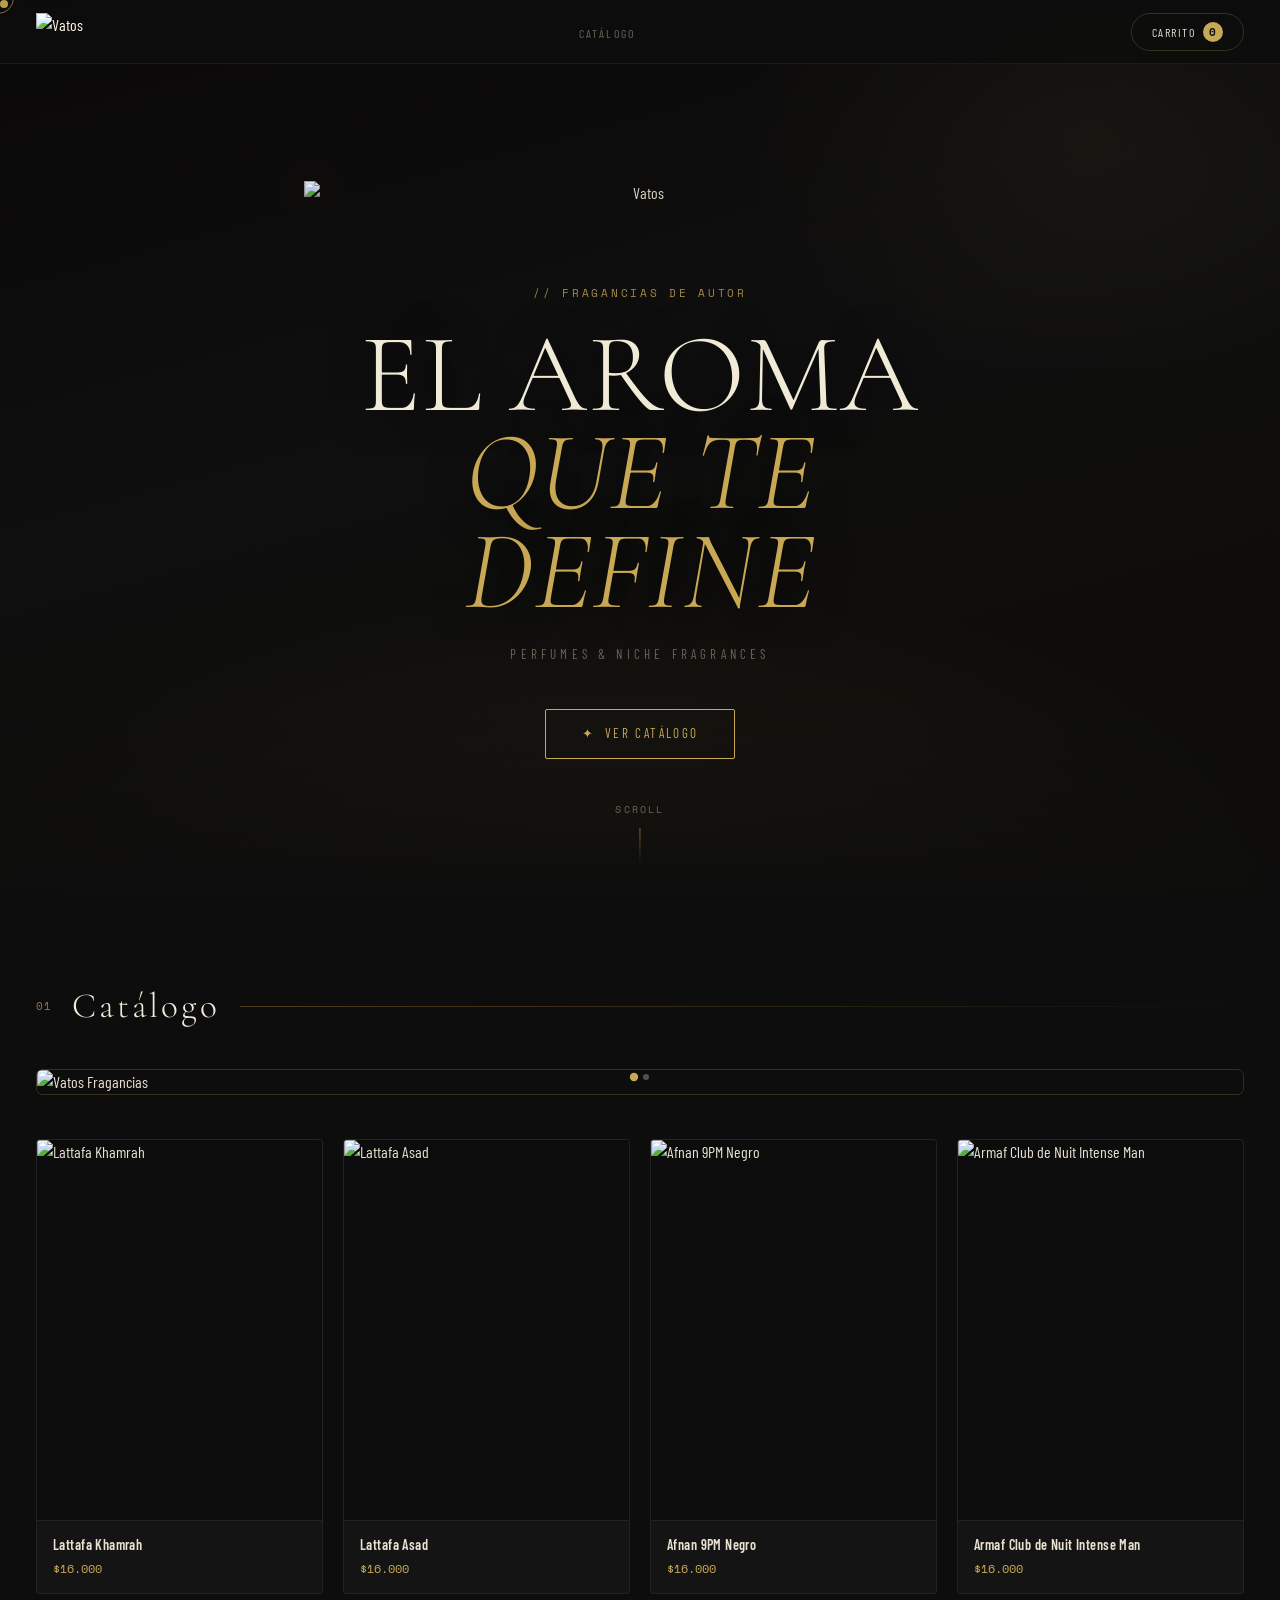
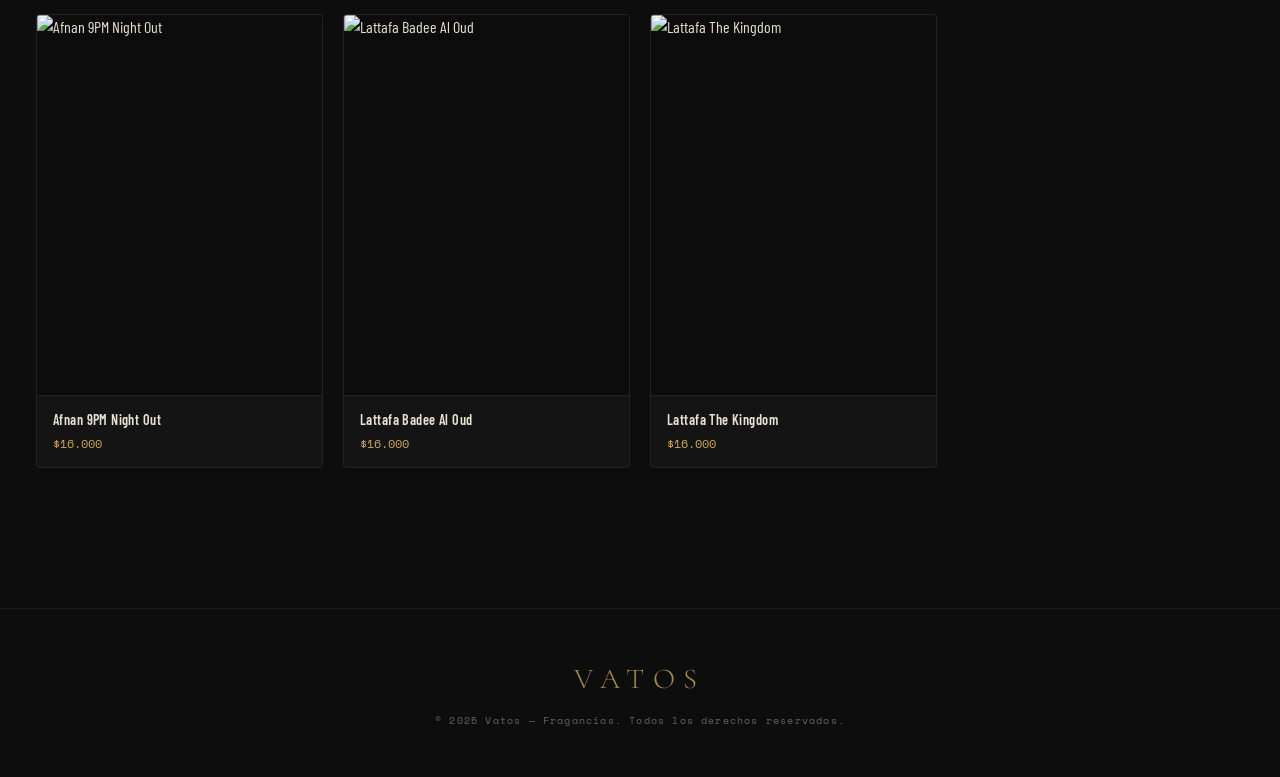
==== index.html @ b3c433bf "refactor: transform site to luxury perfume shop - Remove all barbershop sections (La Casa, El Equipo" ====
<!DOCTYPE html>
<html lang="es">
<head>
  <meta charset="UTF-8">
  <meta name="viewport" content="width=device-width, initial-scale=1.0">
  <title>VATOS — Fragancias</title>
  <link rel="icon" type="image/png" href="img/brand/logosinfondo.png">
  <link href="https://fonts.googleapis.com/css2?family=Cormorant+Garamond:ital,wght@0,300;0,400;0,600;1,300;1,400&family=Barlow+Condensed:wght@300;400;600;700&family=Space+Mono:wght@400;700&display=swap" rel="stylesheet">
  <link rel="stylesheet" href="styles.css">
</head>
<body>

  <div class="cursor" id="cursor"></div>
  <div class="cursor-ring" id="cursorRing"></div>

  <!-- OVERLAY -->
  <div class="overlay" id="overlay" onclick="closeCart()"></div>

  <!-- CARRITO SIDEBAR -->
  <div class="cart-sidebar" id="cartSidebar">
    <div class="cart-header">
      <h2>Tu Pedido</h2>
      <button class="close-cart" onclick="closeCart()">✕</button>
    </div>
    <div class="cart-items" id="cartItems">
      <div class="cart-empty">
        CARRITO VACÍO<br><br>
        <span>// AGREGÁ FRAGANCIAS</span>
      </div>
    </div>
    <div class="cart-footer">
      <div class="cart-total">
        <span class="cart-total-label">Total</span>
        <span class="cart-total-amount" id="cartTotal">$0</span>
      </div>
      <button class="wpp-btn" onclick="sendToWhatsApp()">
        <svg class="wpp-icon" viewBox="0 0 24 24" fill="currentColor">
          <path d="M17.472 14.382c-.297-.149-1.758-.867-2.03-.967-.273-.099-.471-.148-.67.15-.197.297-.767.966-.94 1.164-.173.199-.347.223-.644.075-.297-.15-1.255-.463-2.39-1.475-.883-.788-1.48-1.761-1.653-2.059-.173-.297-.018-.458.13-.606.134-.133.298-.347.446-.52.149-.174.198-.298.298-.497.099-.198.05-.371-.025-.52-.075-.149-.669-1.612-.916-2.207-.242-.579-.487-.5-.669-.51-.173-.008-.371-.01-.57-.01-.198 0-.52.074-.792.372-.272.297-1.04 1.016-1.04 2.479 0 1.462 1.065 2.875 1.213 3.074.149.198 2.096 3.2 5.077 4.487.709.306 1.262.489 1.694.625.712.227 1.36.195 1.871.118.571-.085 1.758-.719 2.006-1.413.248-.694.248-1.289.173-1.413-.074-.124-.272-.198-.57-.347m-5.421 7.403h-.004a9.87 9.87 0 01-5.031-1.378l-.361-.214-3.741.982.998-3.648-.235-.374a9.86 9.86 0 01-1.51-5.26c.001-5.45 4.436-9.884 9.888-9.884 2.64 0 5.122 1.03 6.988 2.898a9.825 9.825 0 012.893 6.994c-.003 5.45-4.437 9.884-9.885 9.884m8.413-18.297A11.815 11.815 0 0012.05 0C5.495 0 .16 5.335.157 11.892c0 2.096.547 4.142 1.588 5.945L.057 24l6.305-1.654a11.882 11.882 0 005.683 1.448h.005c6.554 0 11.89-5.335 11.893-11.893a11.821 11.821 0 00-3.48-8.413z"/>
        </svg>
        Pedir por WhatsApp
      </button>
    </div>
  </div>

  <!-- NAVBAR -->
  <nav>
    <a href="#hero" class="logo">
      <img src="img/brand/logosinfondo.png" alt="Vatos" class="logo-img">
    </a>
    <ul class="nav-links">
      <li><a href="#catalogo">Catálogo</a></li>
    </ul>
    <button class="cart-btn" onclick="openCart()">
      <span>Carrito</span>
      <span class="cart-count" id="cartCount">0</span>
    </button>
  </nav>

  <!-- HERO -->
  <section id="hero">
    <div class="hero-bg"></div>
    <div class="hero-content">
      <img src="img/brand/logosinfondo.png" alt="Vatos" class="hero-logo">
      <div class="hero-tag">// Fragancias de autor</div>
      <h1>
        EL AROMA<br>
        <span class="h1-accent">QUE TE DEFINE</span>
      </h1>
      <p class="hero-sub">Perfumes &amp; Niche Fragrances</p>
      <a href="#catalogo" class="reservar-btn">
        <span>✦</span>
        Ver Catálogo
      </a>
    </div>
    <div class="hero-scroll">Scroll</div>
  </section>

  <!-- CATALOGO -->
  <div class="category-bar" id="catalogo">
    <div class="section-header">
      <span class="section-num">01</span>
      <h2 class="section-title">Catálogo</h2>
      <div class="section-line"></div>
    </div>

    <div class="brand-banner active" id="brandBanner">
      <div class="carousel">
        <div class="carousel-track" id="carouselTrack">
          <picture>
            <source media="(max-width: 768px)" srcset="img/brand/banners/banner1app.png">
            <img src="img/brand/banners/banner1web.png" alt="Vatos Fragancias">
          </picture>
          <picture>
            <source media="(max-width: 768px)" srcset="img/brand/banners/banner2app.png">
            <img src="img/brand/banners/banner2web.png" alt="Atomizadores 8ml">
          </picture>
        </div>
        <div class="carousel-dots" id="carouselDots">
          <span class="dot active" onclick="goToSlide(0)"></span>
          <span class="dot" onclick="goToSlide(1)"></span>
        </div>
      </div>
    </div>

    <section id="productsSection">
      <div class="products-grid" id="productsGrid"></div>
    </section>
  </div>

  <!-- FOOTER -->
  <footer>
    <div class="footer-logo">Vatos</div>
    <div class="footer-copy">© 2025 Vatos — Fragancias. Todos los derechos reservados.</div>
  </footer>

  <!-- TOAST -->
  <div class="toast" id="toast"></div>

  <!-- BARRA NAVEGACIÓN MOBILE -->
  <nav class="bottom-nav">
    <a href="#hero" class="bottom-nav-item active" id="bn-home">
      <svg viewBox="0 0 24 24" fill="none" stroke="currentColor" stroke-width="2">
        <path d="M3 9l9-7 9 7v11a2 2 0 01-2 2H5a2 2 0 01-2-2z"/>
        <polyline points="9 22 9 12 15 12 15 22"/>
      </svg>
      <span>Inicio</span>
    </a>
    <a href="#catalogo" class="bottom-nav-item" id="bn-catalogo">
      <svg viewBox="0 0 24 24" fill="none" stroke="currentColor" stroke-width="2">
        <rect x="3" y="3" width="7" height="7"/><rect x="14" y="3" width="7" height="7"/>
        <rect x="3" y="14" width="7" height="7"/><rect x="14" y="14" width="7" height="7"/>
      </svg>
      <span>Catálogo</span>
    </a>
    <button class="bottom-nav-item" onclick="openCart()" id="bn-carrito">
      <svg viewBox="0 0 24 24" fill="none" stroke="currentColor" stroke-width="2">
        <circle cx="9" cy="21" r="1"/><circle cx="20" cy="21" r="1"/>
        <path d="M1 1h4l2.68 13.39a2 2 0 002 1.61h9.72a2 2 0 001.95-1.57l1.65-8.42H6"/>
      </svg>
      <span>Carrito <span class="bn-count" id="bnCount">0</span></span>
    </button>
  </nav>

  <script src="main.js"></script>
</body>
</html>
---- styles.css ----
/* ============================================
   VATOS FRAGANCIAS — styles.css
   Luxury Perfume Aesthetic
============================================ */

/* ── ROOT / VARIABLES ─────────────────── */
:root {
  --bg:         #0d0d0d;
  --bg-2:       #111111;
  --bg-card:    #141414;
  --bg-card-2:  #1a1a1a;
  --gold:       #c9a855;
  --gold-light: #e0c47a;
  --gold-dark:  #8a6d2a;
  --gold-dim:   rgba(201, 168, 85, 0.12);
  --cream:      #f0ead6;
  --text:       #e8e0d0;
  --text-muted: #6b6357;
  --border:     rgba(201, 168, 85, 0.22);
  --border-dim: rgba(255, 255, 255, 0.06);
  --font-display: 'Cormorant Garamond', Georgia, serif;
  --font-body:    'Barlow Condensed', sans-serif;
  --font-mono:    'Space Mono', monospace;
}

/* ── RESET ────────────────────────────── */
*, *::before, *::after { box-sizing: border-box; margin: 0; padding: 0; }
html { scroll-behavior: smooth; }
body {
  background: var(--bg);
  color: var(--text);
  font-family: var(--font-body);
  font-size: 16px;
  line-height: 1.5;
  overflow-x: hidden;
  cursor: none;
}
img { display: block; max-width: 100%; }
a { text-decoration: none; color: inherit; }
button { cursor: none; font-family: inherit; border: none; background: none; }

/* ── SCROLLBAR ────────────────────────── */
::-webkit-scrollbar { width: 3px; }
::-webkit-scrollbar-track { background: var(--bg); }
::-webkit-scrollbar-thumb { background: var(--gold-dark); border-radius: 2px; }

/* ── CURSOR ───────────────────────────── */
.cursor {
  width: 8px; height: 8px;
  background: var(--gold);
  border-radius: 50%;
  position: fixed; z-index: 9999;
  pointer-events: none;
  transition: transform 0.15s ease;
  mix-blend-mode: difference;
}
.cursor-ring {
  width: 32px; height: 32px;
  border: 1px solid rgba(201,168,85,0.6);
  border-radius: 50%;
  position: fixed; z-index: 9998;
  pointer-events: none;
  transition: transform 0.15s ease;
}

/* ── OVERLAY ──────────────────────────── */
.overlay {
  display: none;
  position: fixed; inset: 0;
  background: rgba(0,0,0,0.75);
  z-index: 200;
  backdrop-filter: blur(4px);
}
.overlay.active { display: block; }

/* ── CART SIDEBAR ─────────────────────── */
.cart-sidebar {
  position: fixed;
  top: 0; right: -440px;
  width: min(420px, 100vw);
  height: 100vh;
  background: var(--bg-2);
  border-left: 1px solid var(--border);
  z-index: 300;
  display: flex; flex-direction: column;
  transition: right 0.35s cubic-bezier(0.4, 0, 0.2, 1);
}
.cart-sidebar.open { right: 0; }

.cart-header {
  display: flex; justify-content: space-between; align-items: center;
  padding: 24px 28px;
  border-bottom: 1px solid var(--border);
}
.cart-header h2 {
  font-family: var(--font-display);
  font-size: 1.5rem;
  font-weight: 400;
  letter-spacing: 0.06em;
  color: var(--gold);
}
.close-cart {
  color: var(--text-muted);
  font-size: 1.1rem;
  transition: color 0.2s;
  cursor: none;
  line-height: 1;
}
.close-cart:hover { color: var(--gold); }

.cart-items {
  flex: 1;
  overflow-y: auto;
  padding: 16px 28px;
}
.cart-empty {
  text-align: center;
  padding: 60px 20px;
  font-family: var(--font-mono);
  font-size: 0.72rem;
  color: var(--text-muted);
  letter-spacing: 0.12em;
  line-height: 2;
}

.cart-item {
  display: flex; gap: 14px; align-items: flex-start;
  padding: 16px 0;
  border-bottom: 1px solid var(--border-dim);
}
.cart-item-img {
  width: 60px; height: 60px;
  border-radius: 3px;
  overflow: hidden;
  background: var(--bg-card);
  flex-shrink: 0;
  border: 1px solid var(--border-dim);
}
.cart-item-img img { width: 100%; height: 100%; object-fit: cover; }
.cart-item-info { flex: 1; }
.cart-item-name {
  font-size: 0.85rem;
  font-weight: 600;
  letter-spacing: 0.03em;
  margin-bottom: 4px;
  line-height: 1.3;
}
.cart-item-price {
  font-family: var(--font-mono);
  font-size: 0.78rem;
  color: var(--gold);
  margin-bottom: 10px;
}
.qty-controls {
  display: flex; align-items: center; gap: 10px;
}
.qty-btn {
  width: 26px; height: 26px;
  border: 1px solid var(--border) !important;
  color: var(--text);
  border-radius: 50%;
  display: flex; align-items: center; justify-content: center;
  font-size: 1rem;
  line-height: 1;
  transition: border-color 0.2s, color 0.2s;
  cursor: none;
  background: none;
}
.qty-btn:hover { border-color: var(--gold) !important; color: var(--gold); }
.qty-num {
  font-family: var(--font-mono);
  font-size: 0.78rem;
  min-width: 20px;
  text-align: center;
}
.cart-item-remove {
  color: var(--text-muted);
  font-size: 0.8rem;
  transition: color 0.2s;
  padding: 4px;
  cursor: none;
  flex-shrink: 0;
}
.cart-item-remove:hover { color: #d05555; }

.cart-footer {
  padding: 20px 28px;
  border-top: 1px solid var(--border);
}
.cart-total {
  display: flex; justify-content: space-between; align-items: center;
  margin-bottom: 16px;
}
.cart-total-label {
  font-size: 0.75rem;
  letter-spacing: 0.15em;
  text-transform: uppercase;
  color: var(--text-muted);
}
.cart-total-amount {
  font-family: var(--font-mono);
  font-size: 1.1rem;
  color: var(--gold);
}
.wpp-btn {
  width: 100%;
  padding: 14px;
  background: #25D366;
  color: #fff;
  border-radius: 6px;
  font-family: var(--font-body);
  font-size: 0.95rem;
  font-weight: 700;
  letter-spacing: 0.06em;
  display: flex; align-items: center; justify-content: center; gap: 8px;
  transition: background 0.2s;
  cursor: none;
}
.wpp-btn:hover { background: #1fba58; }
.wpp-icon { width: 18px; height: 18px; flex-shrink: 0; }

/* ── NAVBAR ───────────────────────────── */
nav:not(.bottom-nav) {
  position: fixed;
  top: 0; left: 0; right: 0;
  height: 64px;
  display: flex; align-items: center;
  justify-content: space-between;
  padding: 0 36px;
  background: rgba(13,13,13,0.88);
  backdrop-filter: blur(16px);
  border-bottom: 1px solid var(--border-dim);
  z-index: 100;
}
.logo { display: flex; align-items: center; }
.logo-img { height: 38px; width: auto; object-fit: contain; filter: brightness(1.1); }

.nav-links {
  display: flex; gap: 36px;
  list-style: none;
}
.nav-links a {
  font-size: 0.75rem;
  letter-spacing: 0.18em;
  text-transform: uppercase;
  color: var(--text-muted);
  transition: color 0.2s;
}
.nav-links a:hover { color: var(--gold); }

.cart-btn {
  display: flex; align-items: center; gap: 8px;
  padding: 8px 20px;
  border: 1px solid var(--border) !important;
  border-radius: 24px;
  font-family: var(--font-body);
  font-size: 0.75rem;
  letter-spacing: 0.12em;
  text-transform: uppercase;
  color: var(--text);
  transition: border-color 0.2s, color 0.2s;
  cursor: none;
  background: none;
}
.cart-btn:hover { border-color: var(--gold) !important; color: var(--gold); }
.cart-count {
  background: var(--gold);
  color: var(--bg);
  width: 20px; height: 20px;
  border-radius: 50%;
  display: flex; align-items: center; justify-content: center;
  font-size: 0.68rem;
  font-weight: 700;
  font-family: var(--font-mono);
}

/* ── HERO ─────────────────────────────── */
#hero {
  position: relative;
  min-height: 100vh;
  display: flex; align-items: center; justify-content: center;
  overflow: hidden;
}

.hero-bg {
  position: absolute; inset: 0;
  background:
    radial-gradient(ellipse 90% 70% at 50% 110%, rgba(201,168,85,0.1) 0%, transparent 65%),
    radial-gradient(ellipse 50% 50% at 85% 15%, rgba(201,168,85,0.05) 0%, transparent 55%),
    linear-gradient(165deg, #0a0808 0%, #0f0f0f 45%, #0d0b07 100%);
}
.hero-bg::before {
  content: '';
  position: absolute; inset: 0;
  background-image:
    linear-gradient(0deg, transparent 49.8%, rgba(201,168,85,0.04) 50%, transparent 50.2%),
    linear-gradient(90deg, transparent 49.8%, rgba(201,168,85,0.03) 50%, transparent 50.2%);
  background-size: 100px 100px;
}
.hero-bg::after {
  content: '';
  position: absolute;
  bottom: 0; left: 0; right: 0;
  height: 200px;
  background: linear-gradient(to top, var(--bg), transparent);
}

.hero-content {
  position: relative; z-index: 2;
  text-align: center;
  padding: 100px 24px 60px;
  max-width: 720px;
}

.hero-logo {
  height: 68px; width: auto;
  object-fit: contain;
  margin: 0 auto 36px;
  opacity: 0.92;
  filter: drop-shadow(0 0 24px rgba(201,168,85,0.25));
}

.hero-tag {
  font-family: var(--font-mono);
  font-size: 0.68rem;
  letter-spacing: 0.25em;
  color: var(--gold);
  text-transform: uppercase;
  margin-bottom: 24px;
  opacity: 0.8;
}

#hero h1 {
  font-family: var(--font-display);
  font-size: clamp(3.5rem, 9vw, 7rem);
  font-weight: 300;
  line-height: 0.88;
  letter-spacing: 0.01em;
  color: var(--cream);
  margin-bottom: 24px;
  text-shadow: 0 2px 40px rgba(0,0,0,0.8);
}

.h1-accent {
  color: var(--gold);
  font-style: italic;
  font-weight: 300;
}

.hero-sub {
  font-family: var(--font-body);
  font-size: 0.82rem;
  letter-spacing: 0.32em;
  text-transform: uppercase;
  color: var(--text-muted);
  margin-bottom: 44px;
}

.reservar-btn {
  display: inline-flex; align-items: center; gap: 10px;
  padding: 14px 36px;
  border: 1px solid var(--gold);
  border-radius: 2px;
  font-family: var(--font-body);
  font-size: 0.82rem;
  letter-spacing: 0.18em;
  text-transform: uppercase;
  color: var(--gold);
  background: transparent;
  transition: background 0.25s, color 0.25s, box-shadow 0.25s;
  cursor: none;
  text-decoration: none;
}
.reservar-btn:hover {
  background: var(--gold);
  color: var(--bg);
  box-shadow: 0 0 30px rgba(201,168,85,0.25);
}

.hero-scroll {
  position: absolute;
  bottom: 36px; left: 50%;
  transform: translateX(-50%);
  font-family: var(--font-mono);
  font-size: 0.62rem;
  letter-spacing: 0.22em;
  color: var(--text-muted);
  text-transform: uppercase;
  animation: scrollBounce 2.5s ease-in-out infinite;
  z-index: 2;
}
.hero-scroll::after {
  content: '';
  display: block;
  width: 1px; height: 36px;
  background: linear-gradient(to bottom, var(--gold-dark), transparent);
  margin: 10px auto 0;
}
@keyframes scrollBounce {
  0%, 100% { opacity: 0.4; transform: translateX(-50%) translateY(0); }
  50% { opacity: 0.9; transform: translateX(-50%) translateY(8px); }
}

/* ── SECTION HEADER ───────────────────── */
.section-header {
  display: flex; align-items: center; gap: 20px;
  margin-bottom: 36px;
}
.section-num {
  font-family: var(--font-mono);
  font-size: 0.68rem;
  color: var(--gold);
  letter-spacing: 0.1em;
  opacity: 0.7;
}
.section-title {
  font-family: var(--font-display);
  font-size: 2.2rem;
  font-weight: 300;
  letter-spacing: 0.08em;
  color: var(--cream);
  white-space: nowrap;
}
.section-line {
  flex: 1;
  height: 1px;
  background: linear-gradient(to right, var(--gold-dark), transparent);
  opacity: 0.5;
}

/* ── CATALOG ──────────────────────────── */
.category-bar {
  padding: 80px 36px 140px;
  max-width: 1340px;
  margin: 0 auto;
}

/* ── CAROUSEL / BRAND BANNER ──────────── */
.brand-banner {
  display: none;
  margin-bottom: 44px;
  border-radius: 6px;
  overflow: hidden;
}
.brand-banner.active { display: block; }

.carousel {
  position: relative;
  overflow: hidden;
  border-radius: 6px;
  border: 1px solid var(--border);
}
.carousel-track {
  display: flex;
  transition: transform 0.55s cubic-bezier(0.4, 0, 0.2, 1);
}
.carousel-track picture {
  flex-shrink: 0;
  width: 100%;
  display: block;
}
.carousel-track img {
  width: 100%;
  height: auto;
  display: block;
  object-fit: cover;
}
.carousel-dots {
  position: absolute;
  bottom: 14px; left: 50%;
  transform: translateX(-50%);
  display: flex; gap: 6px;
  z-index: 2;
}
.dot {
  width: 6px; height: 6px;
  border-radius: 50%;
  background: rgba(255,255,255,0.28);
  border: none;
  cursor: none;
  transition: background 0.25s, transform 0.25s;
  display: block;
}
.dot.active {
  background: var(--gold);
  transform: scale(1.4);
}

/* ── PRODUCTS GRID ────────────────────── */
.products-grid {
  display: grid;
  grid-template-columns: repeat(auto-fill, minmax(230px, 1fr));
  gap: 20px;
}

.product-card {
  background: var(--bg-card);
  border: 1px solid var(--border-dim);
  border-radius: 4px;
  overflow: hidden;
  transition: border-color 0.3s, transform 0.3s, box-shadow 0.3s;
  cursor: none;
}
.product-card:hover {
  border-color: var(--border);
  transform: translateY(-4px);
  box-shadow: 0 12px 40px rgba(0,0,0,0.5), 0 0 0 1px rgba(201,168,85,0.08);
}

.product-img-wrap {
  position: relative;
  aspect-ratio: 3/4;
  overflow: hidden;
  background: #0c0c0c;
}
.product-img {
  width: 100%; height: 100%;
  object-fit: cover;
  transition: transform 0.6s ease;
}
.product-card:hover .product-img { transform: scale(1.05); }

.product-placeholder {
  width: 100%; height: 100%;
  display: flex; align-items: center; justify-content: center;
  font-size: 2.5rem;
  color: var(--gold-dark);
  opacity: 0.4;
}

.product-tag {
  position: absolute; top: 10px; left: 10px;
  padding: 4px 10px;
  background: var(--gold);
  color: var(--bg);
  font-family: var(--font-mono);
  font-size: 0.62rem;
  font-weight: 700;
  letter-spacing: 0.08em;
  border-radius: 2px;
  text-transform: uppercase;
}

.card-overlay {
  position: absolute; inset: 0;
  display: flex; align-items: flex-end; justify-content: center;
  padding: 16px;
  background: linear-gradient(to top, rgba(0,0,0,0.85) 0%, rgba(0,0,0,0.2) 50%, transparent 100%);
  opacity: 0;
  transition: opacity 0.3s;
}
.product-card:hover .card-overlay { opacity: 1; }

.add-btn {
  width: 100%;
  padding: 10px 16px;
  background: var(--gold);
  color: var(--bg);
  border-radius: 2px;
  font-family: var(--font-body);
  font-size: 0.78rem;
  font-weight: 700;
  letter-spacing: 0.12em;
  text-transform: uppercase;
  transition: background 0.2s;
  cursor: none;
}
.add-btn:hover { background: var(--gold-light); }

.card-qty-controls {
  display: flex; align-items: center; gap: 12px;
}

.product-info {
  padding: 14px 16px;
  border-top: 1px solid var(--border-dim);
}
.product-name {
  font-size: 0.88rem;
  font-weight: 600;
  letter-spacing: 0.03em;
  margin-bottom: 6px;
  line-height: 1.35;
  color: var(--text);
}
.product-price {
  font-family: var(--font-mono);
  font-size: 0.78rem;
  color: var(--gold);
}

/* ── TOAST ────────────────────────────── */
.toast {
  position: fixed;
  bottom: 92px; left: 50%;
  transform: translateX(-50%) translateY(20px);
  background: var(--bg-card-2);
  border: 1px solid var(--border);
  color: var(--text);
  padding: 12px 26px;
  border-radius: 4px;
  font-family: var(--font-body);
  font-size: 0.85rem;
  letter-spacing: 0.05em;
  z-index: 9000;
  opacity: 0;
  transition: opacity 0.3s, transform 0.3s;
  white-space: nowrap;
  pointer-events: none;
}
.toast.show {
  opacity: 1;
  transform: translateX(-50%) translateY(0);
}

/* ── BOTTOM NAV ───────────────────────── */
.bottom-nav {
  display: none;
  position: fixed;
  bottom: 0; left: 0; right: 0;
  height: 66px;
  background: rgba(10,10,10,0.96);
  border-top: 1px solid var(--border);
  backdrop-filter: blur(16px);
  z-index: 100;
  grid-template-columns: repeat(3, 1fr);
  align-items: center;
}
.bottom-nav-item {
  display: flex; flex-direction: column; align-items: center;
  gap: 4px;
  color: var(--text-muted);
  font-size: 0.62rem;
  letter-spacing: 0.1em;
  text-transform: uppercase;
  transition: color 0.2s;
  cursor: none;
  background: none; border: none;
  text-decoration: none;
}
.bottom-nav-item svg { width: 20px; height: 20px; }
.bottom-nav-item.active,
.bottom-nav-item:hover { color: var(--gold); }
.bn-count {
  background: var(--gold);
  color: var(--bg);
  width: 16px; height: 16px;
  border-radius: 50%;
  font-size: 0.58rem;
  font-family: var(--font-mono);
  display: inline-flex; align-items: center; justify-content: center;
  font-weight: 700;
}

/* ── FOOTER ───────────────────────────── */
footer {
  border-top: 1px solid var(--border-dim);
  padding: 48px 36px;
  text-align: center;
}
.footer-logo {
  font-family: var(--font-display);
  font-size: 1.8rem;
  font-weight: 300;
  letter-spacing: 0.3em;
  text-transform: uppercase;
  color: var(--gold);
  margin-bottom: 14px;
  opacity: 0.8;
}
.footer-copy {
  font-family: var(--font-mono);
  font-size: 0.62rem;
  letter-spacing: 0.12em;
  color: var(--text-muted);
}

/* ── LIGHTBOX ─────────────────────────── */
.lightbox {
  position: fixed; inset: 0;
  z-index: 1000;
  display: flex; align-items: center; justify-content: center;
  opacity: 0;
  transition: opacity 0.3s;
}
.lightbox.active { opacity: 1; }
.lightbox-overlay {
  position: absolute; inset: 0;
  background: rgba(0,0,0,0.92);
  backdrop-filter: blur(10px);
}
.lightbox-content {
  position: relative; z-index: 1;
  max-width: 90vw;
}
.lightbox-content img {
  max-width: 100%; max-height: 88vh;
  object-fit: contain;
  border: 1px solid var(--border);
  border-radius: 4px;
  display: block;
}
.lightbox-close {
  position: absolute; top: -44px; right: 0;
  color: var(--text-muted);
  font-size: 1.2rem;
  cursor: none;
  transition: color 0.2s;
  background: none; border: none;
  line-height: 1;
}
.lightbox-close:hover { color: var(--gold); }

/* ── EMPTY STATE ──────────────────────── */
.empty-state {
  grid-column: 1 / -1;
  text-align: center;
  padding: 80px 20px;
}
.empty-state-title {
  font-family: var(--font-display);
  font-size: 1.8rem;
  font-weight: 300;
  color: var(--cream);
  margin-bottom: 12px;
}
.empty-state-text {
  font-family: var(--font-mono);
  font-size: 0.72rem;
  color: var(--text-muted);
  letter-spacing: 0.1em;
}

/* ── RESPONSIVE ───────────────────────── */
@media (max-width: 768px) {
  nav:not(.bottom-nav) { padding: 0 18px; }
  .nav-links { display: none; }

  .category-bar { padding: 60px 16px 110px; }
  .section-title { font-size: 1.8rem; }

  #hero h1 { font-size: clamp(2.8rem, 13vw, 5rem); }
  .hero-content { padding: 90px 20px 50px; }

  .products-grid {
    grid-template-columns: repeat(2, 1fr);
    gap: 10px;
  }

  .bottom-nav { display: grid; }
  .toast { bottom: 80px; }
  footer { padding: 36px 16px 88px; }
}

@media (max-width: 380px) {
  .products-grid { gap: 8px; }
  .product-name { font-size: 0.82rem; }
}
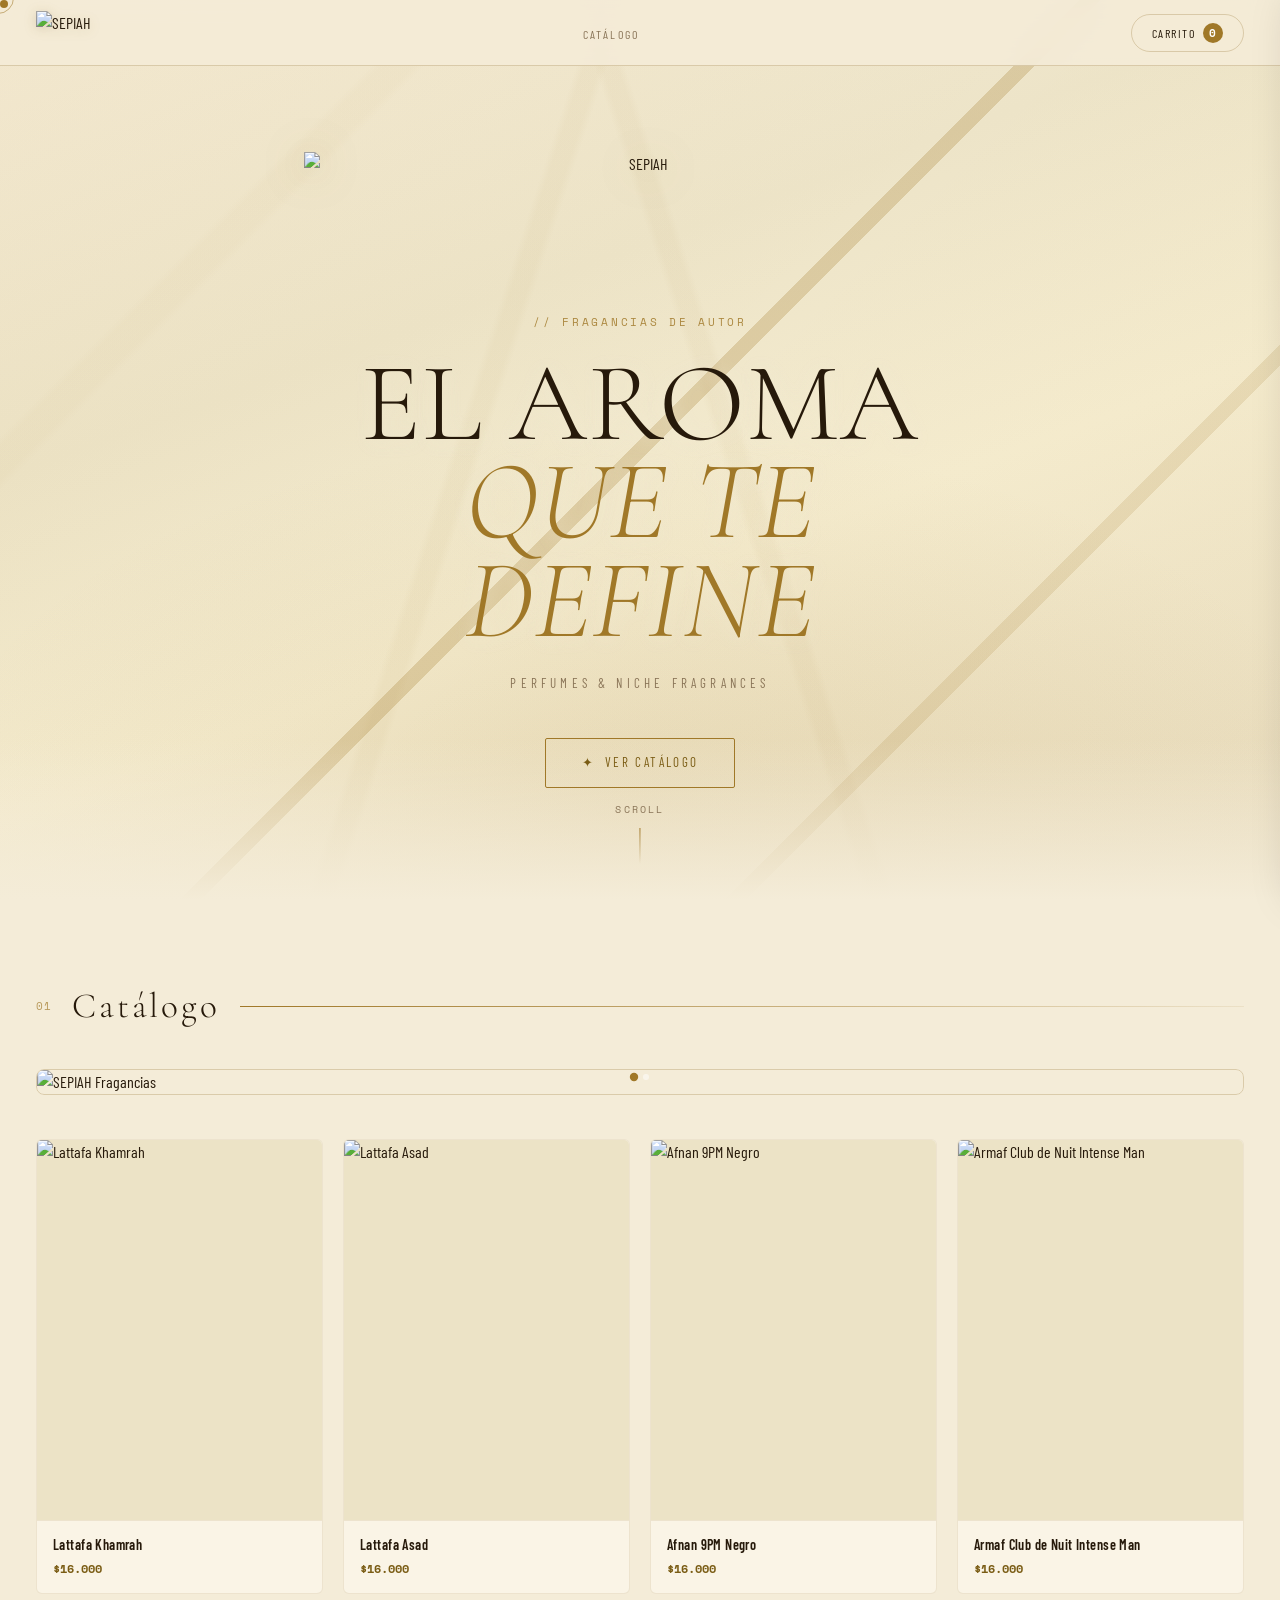
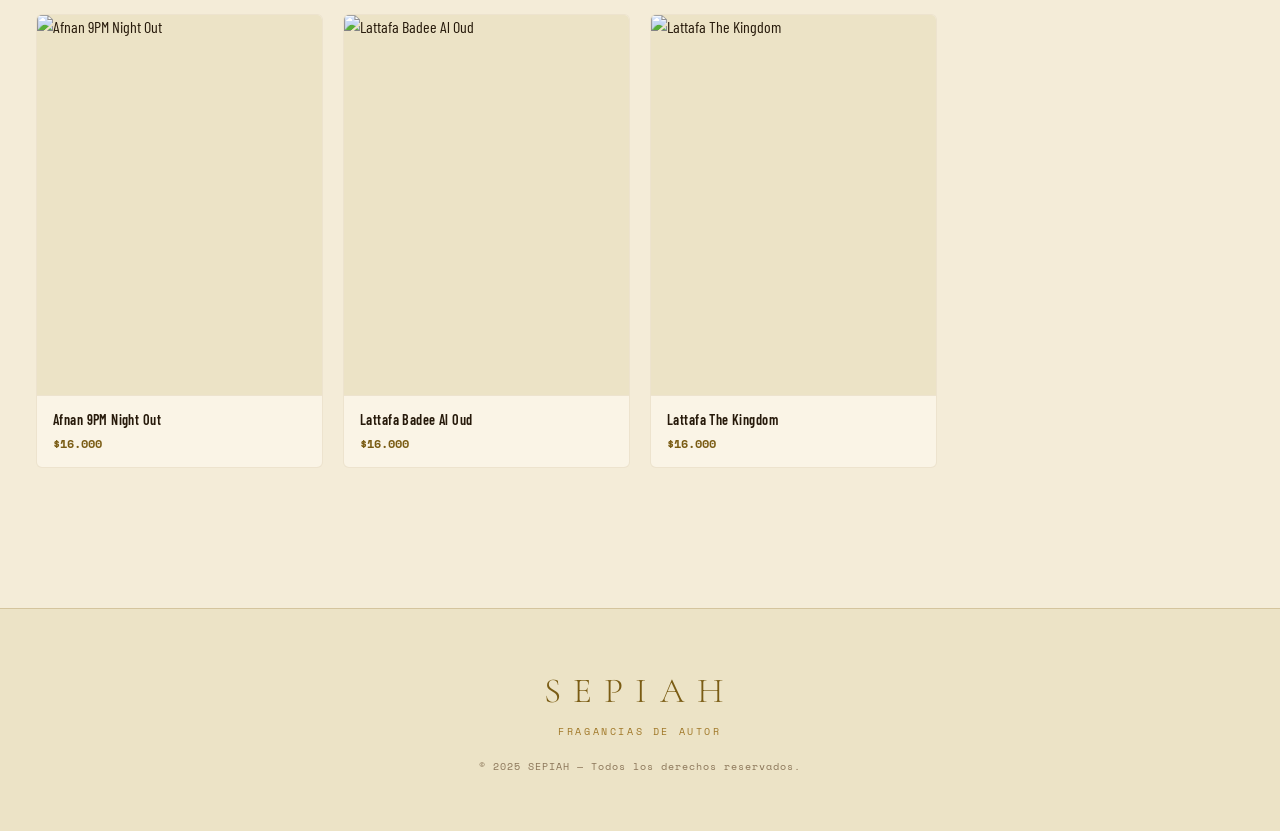
==== commit 16a1c635: "redesign: light marble theme + SEPIAH branding - Full light marble aesthetic: warm cream background " ====
--- a/index.html
+++ b/index.html
@@ -3,8 +3,8 @@
 <head>
   <meta charset="UTF-8">
   <meta name="viewport" content="width=device-width, initial-scale=1.0">
-  <title>VATOS — Fragancias</title>
-  <link rel="icon" type="image/png" href="img/brand/logosinfondo.png">
+  <title>SEPIAH — Fragancias</title>
+  <link rel="icon" type="image/webp" href="img/brand/sepiah-logo.webp">
   <link href="https://fonts.googleapis.com/css2?family=Cormorant+Garamond:ital,wght@0,300;0,400;0,600;1,300;1,400&family=Barlow+Condensed:wght@300;400;600;700&family=Space+Mono:wght@400;700&display=swap" rel="stylesheet">
   <link rel="stylesheet" href="styles.css">
 </head>
@@ -45,7 +45,7 @@
   <!-- NAVBAR -->
   <nav>
     <a href="#hero" class="logo">
-      <img src="img/brand/logosinfondo.png" alt="Vatos" class="logo-img">
+      <img src="img/brand/sepiah-logo.webp" alt="SEPIAH" class="logo-img">
     </a>
     <ul class="nav-links">
       <li><a href="#catalogo">Catálogo</a></li>
@@ -60,7 +60,7 @@
   <section id="hero">
     <div class="hero-bg"></div>
     <div class="hero-content">
-      <img src="img/brand/logosinfondo.png" alt="Vatos" class="hero-logo">
+      <img src="img/brand/sepiah-logo.webp" alt="SEPIAH" class="hero-logo">
       <div class="hero-tag">// Fragancias de autor</div>
       <h1>
         EL AROMA<br>
@@ -88,7 +88,7 @@
         <div class="carousel-track" id="carouselTrack">
           <picture>
             <source media="(max-width: 768px)" srcset="img/brand/banners/banner1app.png">
-            <img src="img/brand/banners/banner1web.png" alt="Vatos Fragancias">
+            <img src="img/brand/banners/banner1web.png" alt="SEPIAH Fragancias">
           </picture>
           <picture>
             <source media="(max-width: 768px)" srcset="img/brand/banners/banner2app.png">
@@ -109,8 +109,9 @@
 
   <!-- FOOTER -->
   <footer>
-    <div class="footer-logo">Vatos</div>
-    <div class="footer-copy">© 2025 Vatos — Fragancias. Todos los derechos reservados.</div>
+    <div class="footer-logo">SEPIAH</div>
+    <div class="footer-tagline">Fragancias de Autor</div>
+    <div class="footer-copy">© 2025 SEPIAH — Todos los derechos reservados.</div>
   </footer>
 
   <!-- TOAST -->
--- a/styles.css
+++ b/styles.css
@@ -1,23 +1,23 @@
 /* ============================================
-   VATOS FRAGANCIAS — styles.css
-   Luxury Perfume Aesthetic
+   SEPIAH FRAGANCIAS — styles.css
+   Light Marble Luxury Aesthetic
 ============================================ */
 
 /* ── ROOT / VARIABLES ─────────────────── */
 :root {
-  --bg:         #0d0d0d;
-  --bg-2:       #111111;
-  --bg-card:    #141414;
-  --bg-card-2:  #1a1a1a;
-  --gold:       #c9a855;
-  --gold-light: #e0c47a;
-  --gold-dark:  #8a6d2a;
-  --gold-dim:   rgba(201, 168, 85, 0.12);
-  --cream:      #f0ead6;
-  --text:       #e8e0d0;
-  --text-muted: #6b6357;
-  --border:     rgba(201, 168, 85, 0.22);
-  --border-dim: rgba(255, 255, 255, 0.06);
+  --bg:         #f4ecd8;
+  --bg-2:       #ece3c6;
+  --bg-card:    #faf4e6;
+  --bg-card-2:  #f0e8d4;
+  --gold:       #a07828;
+  --gold-light: #c49a3c;
+  --gold-dark:  #7a5c14;
+  --gold-dim:   rgba(160, 120, 40, 0.12);
+  --cream:      #1c1208;
+  --text:       #26190a;
+  --text-muted: #8a7558;
+  --border:     rgba(140, 105, 35, 0.25);
+  --border-dim: rgba(140, 105, 35, 0.12);
   --font-display: 'Cormorant Garamond', Georgia, serif;
   --font-body:    'Barlow Condensed', sans-serif;
   --font-mono:    'Space Mono', monospace;
@@ -34,15 +34,22 @@
   line-height: 1.5;
   overflow-x: hidden;
   cursor: none;
+  /* Marble texture */
+  background-image:
+    linear-gradient(108deg, transparent 0%, transparent 38%, rgba(190,165,105,0.07) 38.5%, rgba(190,165,105,0.07) 39.5%, transparent 40%),
+    linear-gradient(72deg, transparent 0%, transparent 55%, rgba(180,150,90,0.06) 55.5%, rgba(180,150,90,0.06) 56.5%, transparent 57%),
+    linear-gradient(135deg, transparent 0%, transparent 20%, rgba(200,175,115,0.05) 20.5%, rgba(200,175,115,0.05) 22%, transparent 22.5%),
+    linear-gradient(160deg, #f6edd9 0%, #ede4c8 35%, #f5eccf 60%, #e8dcc0 100%);
+  background-attachment: fixed;
 }
 img { display: block; max-width: 100%; }
 a { text-decoration: none; color: inherit; }
 button { cursor: none; font-family: inherit; border: none; background: none; }
 
 /* ── SCROLLBAR ────────────────────────── */
-::-webkit-scrollbar { width: 3px; }
-::-webkit-scrollbar-track { background: var(--bg); }
-::-webkit-scrollbar-thumb { background: var(--gold-dark); border-radius: 2px; }
+::-webkit-scrollbar { width: 4px; }
+::-webkit-scrollbar-track { background: var(--bg-2); }
+::-webkit-scrollbar-thumb { background: var(--gold); border-radius: 2px; }
 
 /* ── CURSOR ───────────────────────────── */
 .cursor {
@@ -52,11 +59,10 @@
   position: fixed; z-index: 9999;
   pointer-events: none;
   transition: transform 0.15s ease;
-  mix-blend-mode: difference;
 }
 .cursor-ring {
   width: 32px; height: 32px;
-  border: 1px solid rgba(201,168,85,0.6);
+  border: 1px solid rgba(160,120,40,0.55);
   border-radius: 50%;
   position: fixed; z-index: 9998;
   pointer-events: none;
@@ -67,7 +73,7 @@
 .overlay {
   display: none;
   position: fixed; inset: 0;
-  background: rgba(0,0,0,0.75);
+  background: rgba(30,18,5,0.55);
   z-index: 200;
   backdrop-filter: blur(4px);
 }
@@ -79,11 +85,12 @@
   top: 0; right: -440px;
   width: min(420px, 100vw);
   height: 100vh;
-  background: var(--bg-2);
+  background: var(--bg-card);
   border-left: 1px solid var(--border);
   z-index: 300;
   display: flex; flex-direction: column;
   transition: right 0.35s cubic-bezier(0.4, 0, 0.2, 1);
+  box-shadow: -8px 0 40px rgba(30,18,5,0.15);
 }
 .cart-sidebar.open { right: 0; }
 
@@ -91,13 +98,14 @@
   display: flex; justify-content: space-between; align-items: center;
   padding: 24px 28px;
   border-bottom: 1px solid var(--border);
+  background: var(--bg-2);
 }
 .cart-header h2 {
   font-family: var(--font-display);
   font-size: 1.5rem;
   font-weight: 400;
   letter-spacing: 0.06em;
-  color: var(--gold);
+  color: var(--gold-dark);
 }
 .close-cart {
   color: var(--text-muted);
@@ -130,9 +138,9 @@
 }
 .cart-item-img {
   width: 60px; height: 60px;
-  border-radius: 3px;
+  border-radius: 4px;
   overflow: hidden;
-  background: var(--bg-card);
+  background: var(--bg-2);
   flex-shrink: 0;
   border: 1px solid var(--border-dim);
 }
@@ -144,6 +152,7 @@
   letter-spacing: 0.03em;
   margin-bottom: 4px;
   line-height: 1.3;
+  color: var(--text);
 }
 .cart-item-price {
   font-family: var(--font-mono);
@@ -162,11 +171,11 @@
   display: flex; align-items: center; justify-content: center;
   font-size: 1rem;
   line-height: 1;
-  transition: border-color 0.2s, color 0.2s;
+  transition: border-color 0.2s, color 0.2s, background 0.2s;
   cursor: none;
   background: none;
 }
-.qty-btn:hover { border-color: var(--gold) !important; color: var(--gold); }
+.qty-btn:hover { border-color: var(--gold) !important; color: var(--gold); background: var(--gold-dim); }
 .qty-num {
   font-family: var(--font-mono);
   font-size: 0.78rem;
@@ -181,11 +190,12 @@
   cursor: none;
   flex-shrink: 0;
 }
-.cart-item-remove:hover { color: #d05555; }
+.cart-item-remove:hover { color: #b03030; }
 
 .cart-footer {
   padding: 20px 28px;
   border-top: 1px solid var(--border);
+  background: var(--bg-2);
 }
 .cart-total {
   display: flex; justify-content: space-between; align-items: center;
@@ -200,7 +210,8 @@
 .cart-total-amount {
   font-family: var(--font-mono);
   font-size: 1.1rem;
-  color: var(--gold);
+  color: var(--gold-dark);
+  font-weight: 700;
 }
 .wpp-btn {
   width: 100%;
@@ -223,17 +234,21 @@
 nav:not(.bottom-nav) {
   position: fixed;
   top: 0; left: 0; right: 0;
-  height: 64px;
+  height: 66px;
   display: flex; align-items: center;
   justify-content: space-between;
   padding: 0 36px;
-  background: rgba(13,13,13,0.88);
+  background: rgba(244, 236, 216, 0.9);
   backdrop-filter: blur(16px);
-  border-bottom: 1px solid var(--border-dim);
+  border-bottom: 1px solid var(--border);
   z-index: 100;
 }
 .logo { display: flex; align-items: center; }
-.logo-img { height: 38px; width: auto; object-fit: contain; filter: brightness(1.1); }
+.logo-img {
+  height: 44px; width: auto;
+  object-fit: contain;
+  filter: drop-shadow(0 2px 6px rgba(120,90,20,0.2));
+}
 
 .nav-links {
   display: flex; gap: 36px;
@@ -258,14 +273,14 @@
   letter-spacing: 0.12em;
   text-transform: uppercase;
   color: var(--text);
-  transition: border-color 0.2s, color 0.2s;
+  transition: border-color 0.2s, color 0.2s, background 0.2s;
   cursor: none;
   background: none;
 }
-.cart-btn:hover { border-color: var(--gold) !important; color: var(--gold); }
+.cart-btn:hover { border-color: var(--gold) !important; color: var(--gold); background: var(--gold-dim); }
 .cart-count {
   background: var(--gold);
-  color: var(--bg);
+  color: #fff;
   width: 20px; height: 20px;
   border-radius: 50%;
   display: flex; align-items: center; justify-content: center;
@@ -284,24 +299,24 @@
 
 .hero-bg {
   position: absolute; inset: 0;
+  /* Marble hero overlay with gold diagonal lines */
   background:
-    radial-gradient(ellipse 90% 70% at 50% 110%, rgba(201,168,85,0.1) 0%, transparent 65%),
-    radial-gradient(ellipse 50% 50% at 85% 15%, rgba(201,168,85,0.05) 0%, transparent 55%),
-    linear-gradient(165deg, #0a0808 0%, #0f0f0f 45%, #0d0b07 100%);
+    linear-gradient(135deg, rgba(201,168,85,0.08) 0%, transparent 50%, rgba(201,168,85,0.06) 100%),
+    radial-gradient(ellipse 80% 60% at 50% 90%, rgba(160,120,40,0.12) 0%, transparent 70%);
 }
 .hero-bg::before {
   content: '';
   position: absolute; inset: 0;
+  /* Diagonal gold border lines like in the Instagram image */
   background-image:
-    linear-gradient(0deg, transparent 49.8%, rgba(201,168,85,0.04) 50%, transparent 50.2%),
-    linear-gradient(90deg, transparent 49.8%, rgba(201,168,85,0.03) 50%, transparent 50.2%);
-  background-size: 100px 100px;
+    linear-gradient(135deg, transparent 49.5%, rgba(160,120,40,0.25) 49.5%, rgba(160,120,40,0.25) 50.5%, transparent 50.5%),
+    linear-gradient(135deg, transparent 74.5%, rgba(160,120,40,0.15) 74.5%, rgba(160,120,40,0.15) 75.5%, transparent 75.5%);
 }
 .hero-bg::after {
   content: '';
   position: absolute;
   bottom: 0; left: 0; right: 0;
-  height: 200px;
+  height: 160px;
   background: linear-gradient(to top, var(--bg), transparent);
 }
 
@@ -313,11 +328,10 @@
 }
 
 .hero-logo {
-  height: 68px; width: auto;
+  height: 130px; width: auto;
   object-fit: contain;
-  margin: 0 auto 36px;
-  opacity: 0.92;
-  filter: drop-shadow(0 0 24px rgba(201,168,85,0.25));
+  margin: 0 auto 32px;
+  filter: drop-shadow(0 4px 20px rgba(120,90,20,0.25));
 }
 
 .hero-tag {
@@ -327,18 +341,18 @@
   color: var(--gold);
   text-transform: uppercase;
   margin-bottom: 24px;
-  opacity: 0.8;
+  opacity: 0.85;
 }
 
 #hero h1 {
   font-family: var(--font-display);
-  font-size: clamp(3.5rem, 9vw, 7rem);
+  font-size: clamp(3.2rem, 9vw, 7rem);
   font-weight: 300;
   line-height: 0.88;
   letter-spacing: 0.01em;
-  color: var(--cream);
+  color: var(--text);
   margin-bottom: 24px;
-  text-shadow: 0 2px 40px rgba(0,0,0,0.8);
+  text-shadow: 0 2px 20px rgba(244,236,216,0.6);
 }
 
 .h1-accent {
@@ -365,7 +379,7 @@
   font-size: 0.82rem;
   letter-spacing: 0.18em;
   text-transform: uppercase;
-  color: var(--gold);
+  color: var(--gold-dark);
   background: transparent;
   transition: background 0.25s, color 0.25s, box-shadow 0.25s;
   cursor: none;
@@ -373,8 +387,8 @@
 }
 .reservar-btn:hover {
   background: var(--gold);
-  color: var(--bg);
-  box-shadow: 0 0 30px rgba(201,168,85,0.25);
+  color: #fff;
+  box-shadow: 0 4px 24px rgba(160,120,40,0.3);
 }
 
 .hero-scroll {
@@ -393,12 +407,12 @@
   content: '';
   display: block;
   width: 1px; height: 36px;
-  background: linear-gradient(to bottom, var(--gold-dark), transparent);
+  background: linear-gradient(to bottom, var(--gold), transparent);
   margin: 10px auto 0;
 }
 @keyframes scrollBounce {
-  0%, 100% { opacity: 0.4; transform: translateX(-50%) translateY(0); }
-  50% { opacity: 0.9; transform: translateX(-50%) translateY(8px); }
+  0%, 100% { opacity: 0.5; transform: translateX(-50%) translateY(0); }
+  50% { opacity: 1; transform: translateX(-50%) translateY(8px); }
 }
 
 /* ── SECTION HEADER ───────────────────── */
@@ -418,14 +432,13 @@
   font-size: 2.2rem;
   font-weight: 300;
   letter-spacing: 0.08em;
-  color: var(--cream);
+  color: var(--text);
   white-space: nowrap;
 }
 .section-line {
   flex: 1;
   height: 1px;
-  background: linear-gradient(to right, var(--gold-dark), transparent);
-  opacity: 0.5;
+  background: linear-gradient(to right, var(--gold), rgba(160,120,40,0.1));
 }
 
 /* ── CATALOG ──────────────────────────── */
@@ -439,7 +452,7 @@
 .brand-banner {
   display: none;
   margin-bottom: 44px;
-  border-radius: 6px;
+  border-radius: 8px;
   overflow: hidden;
 }
 .brand-banner.active { display: block; }
@@ -447,8 +460,9 @@
 .carousel {
   position: relative;
   overflow: hidden;
-  border-radius: 6px;
+  border-radius: 8px;
   border: 1px solid var(--border);
+  box-shadow: 0 4px 24px rgba(120,90,30,0.12);
 }
 .carousel-track {
   display: flex;
@@ -475,7 +489,7 @@
 .dot {
   width: 6px; height: 6px;
   border-radius: 50%;
-  background: rgba(255,255,255,0.28);
+  background: rgba(255,255,255,0.5);
   border: none;
   cursor: none;
   transition: background 0.25s, transform 0.25s;
@@ -496,7 +510,7 @@
 .product-card {
   background: var(--bg-card);
   border: 1px solid var(--border-dim);
-  border-radius: 4px;
+  border-radius: 6px;
   overflow: hidden;
   transition: border-color 0.3s, transform 0.3s, box-shadow 0.3s;
   cursor: none;
@@ -504,14 +518,14 @@
 .product-card:hover {
   border-color: var(--border);
   transform: translateY(-4px);
-  box-shadow: 0 12px 40px rgba(0,0,0,0.5), 0 0 0 1px rgba(201,168,85,0.08);
+  box-shadow: 0 12px 36px rgba(120,90,30,0.16);
 }
 
 .product-img-wrap {
   position: relative;
   aspect-ratio: 3/4;
   overflow: hidden;
-  background: #0c0c0c;
+  background: var(--bg-2);
 }
 .product-img {
   width: 100%; height: 100%;
@@ -524,15 +538,15 @@
   width: 100%; height: 100%;
   display: flex; align-items: center; justify-content: center;
   font-size: 2.5rem;
-  color: var(--gold-dark);
-  opacity: 0.4;
+  color: var(--gold);
+  opacity: 0.3;
 }
 
 .product-tag {
   position: absolute; top: 10px; left: 10px;
   padding: 4px 10px;
   background: var(--gold);
-  color: var(--bg);
+  color: #fff;
   font-family: var(--font-mono);
   font-size: 0.62rem;
   font-weight: 700;
@@ -545,7 +559,7 @@
   position: absolute; inset: 0;
   display: flex; align-items: flex-end; justify-content: center;
   padding: 16px;
-  background: linear-gradient(to top, rgba(0,0,0,0.85) 0%, rgba(0,0,0,0.2) 50%, transparent 100%);
+  background: linear-gradient(to top, rgba(30,18,5,0.7) 0%, rgba(30,18,5,0.1) 50%, transparent 100%);
   opacity: 0;
   transition: opacity 0.3s;
 }
@@ -555,8 +569,8 @@
   width: 100%;
   padding: 10px 16px;
   background: var(--gold);
-  color: var(--bg);
-  border-radius: 2px;
+  color: #fff;
+  border-radius: 3px;
   font-family: var(--font-body);
   font-size: 0.78rem;
   font-weight: 700;
@@ -586,7 +600,8 @@
 .product-price {
   font-family: var(--font-mono);
   font-size: 0.78rem;
-  color: var(--gold);
+  color: var(--gold-dark);
+  font-weight: 700;
 }
 
 /* ── TOAST ────────────────────────────── */
@@ -594,9 +609,9 @@
   position: fixed;
   bottom: 92px; left: 50%;
   transform: translateX(-50%) translateY(20px);
-  background: var(--bg-card-2);
-  border: 1px solid var(--border);
-  color: var(--text);
+  background: #1c1208;
+  border: 1px solid var(--gold);
+  color: #f4ecd8;
   padding: 12px 26px;
   border-radius: 4px;
   font-family: var(--font-body);
@@ -619,7 +634,7 @@
   position: fixed;
   bottom: 0; left: 0; right: 0;
   height: 66px;
-  background: rgba(10,10,10,0.96);
+  background: rgba(244, 236, 216, 0.97);
   border-top: 1px solid var(--border);
   backdrop-filter: blur(16px);
   z-index: 100;
@@ -643,7 +658,7 @@
 .bottom-nav-item:hover { color: var(--gold); }
 .bn-count {
   background: var(--gold);
-  color: var(--bg);
+  color: #fff;
   width: 16px; height: 16px;
   border-radius: 50%;
   font-size: 0.58rem;
@@ -654,24 +669,32 @@
 
 /* ── FOOTER ───────────────────────────── */
 footer {
-  border-top: 1px solid var(--border-dim);
-  padding: 48px 36px;
+  border-top: 1px solid var(--border);
+  padding: 56px 36px;
   text-align: center;
+  background: var(--bg-2);
 }
 .footer-logo {
   font-family: var(--font-display);
-  font-size: 1.8rem;
+  font-size: 2.2rem;
   font-weight: 300;
-  letter-spacing: 0.3em;
+  letter-spacing: 0.35em;
+  text-transform: uppercase;
+  color: var(--gold-dark);
+  margin-bottom: 6px;
+}
+.footer-tagline {
+  font-family: var(--font-mono);
+  font-size: 0.65rem;
+  letter-spacing: 0.25em;
   text-transform: uppercase;
   color: var(--gold);
-  margin-bottom: 14px;
-  opacity: 0.8;
+  margin-bottom: 20px;
 }
 .footer-copy {
   font-family: var(--font-mono);
   font-size: 0.62rem;
-  letter-spacing: 0.12em;
+  letter-spacing: 0.1em;
   color: var(--text-muted);
 }
 
@@ -686,7 +709,7 @@
 .lightbox.active { opacity: 1; }
 .lightbox-overlay {
   position: absolute; inset: 0;
-  background: rgba(0,0,0,0.92);
+  background: rgba(20,12,4,0.88);
   backdrop-filter: blur(10px);
 }
 .lightbox-content {
@@ -697,12 +720,13 @@
   max-width: 100%; max-height: 88vh;
   object-fit: contain;
   border: 1px solid var(--border);
-  border-radius: 4px;
+  border-radius: 6px;
   display: block;
+  box-shadow: 0 8px 48px rgba(0,0,0,0.5);
 }
 .lightbox-close {
   position: absolute; top: -44px; right: 0;
-  color: var(--text-muted);
+  color: #f4ecd8;
   font-size: 1.2rem;
   cursor: none;
   transition: color 0.2s;
@@ -721,7 +745,7 @@
   font-family: var(--font-display);
   font-size: 1.8rem;
   font-weight: 300;
-  color: var(--cream);
+  color: var(--text);
   margin-bottom: 12px;
 }
 .empty-state-text {
@@ -739,8 +763,9 @@
   .category-bar { padding: 60px 16px 110px; }
   .section-title { font-size: 1.8rem; }
 
-  #hero h1 { font-size: clamp(2.8rem, 13vw, 5rem); }
+  #hero h1 { font-size: clamp(2.6rem, 12vw, 4.5rem); }
   .hero-content { padding: 90px 20px 50px; }
+  .hero-logo { height: 100px; }
 
   .products-grid {
     grid-template-columns: repeat(2, 1fr);
@@ -749,7 +774,7 @@
 
   .bottom-nav { display: grid; }
   .toast { bottom: 80px; }
-  footer { padding: 36px 16px 88px; }
+  footer { padding: 40px 16px 88px; }
 }
 
 @media (max-width: 380px) {
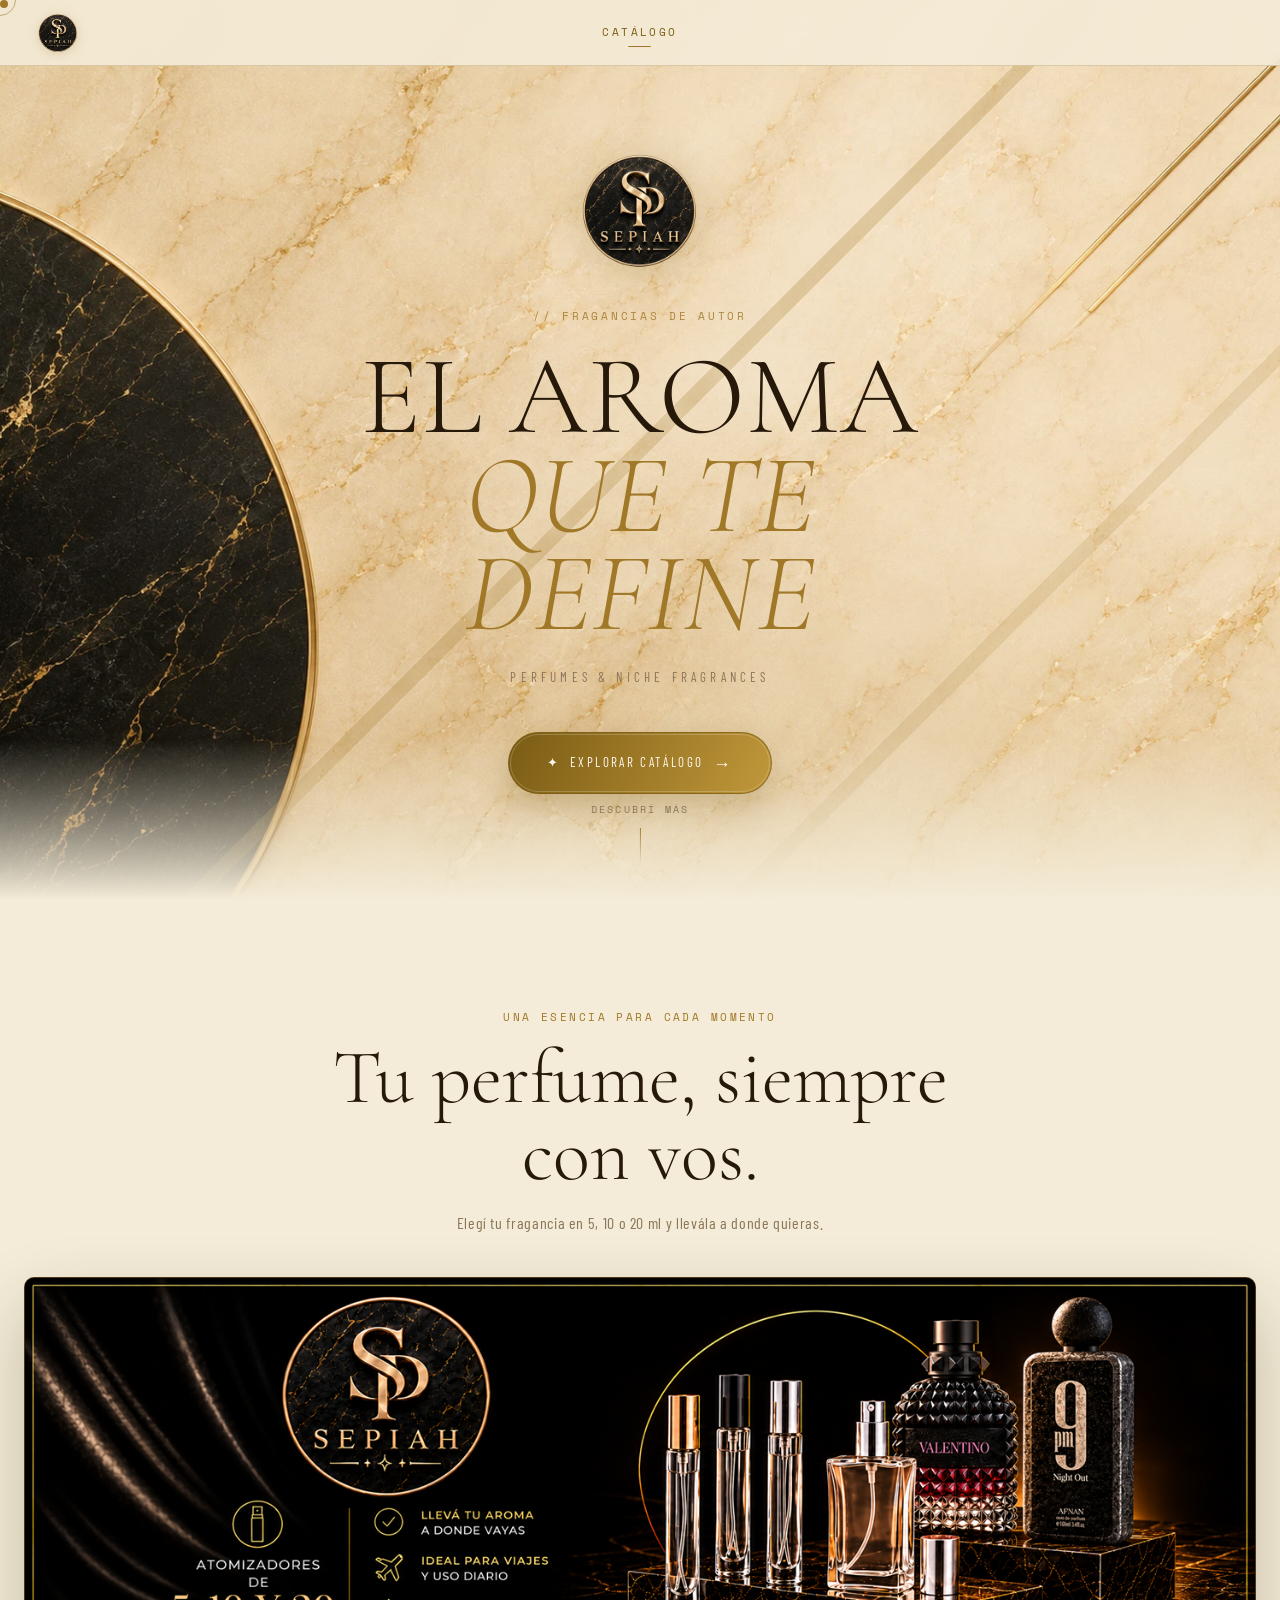
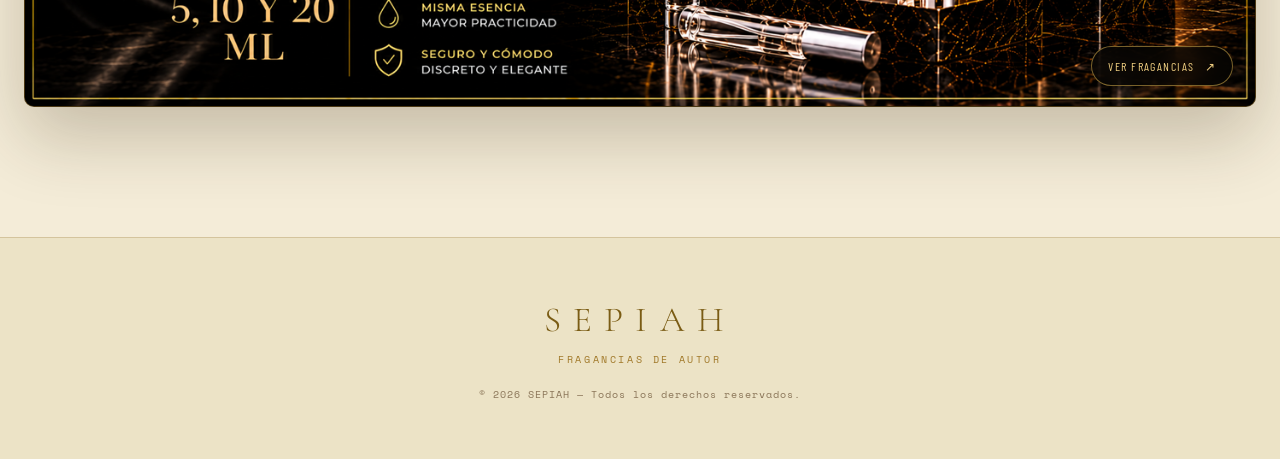
==== commit 0544748b: "feat: integrate catalog experience and responsive banners" ====
--- a/index.html
+++ b/index.html
@@ -3,143 +3,89 @@
 <head>
   <meta charset="UTF-8">
   <meta name="viewport" content="width=device-width, initial-scale=1.0">
+  <meta name="description" content="SEPIAH — Fragancias de autor y decants seleccionados.">
   <title>SEPIAH — Fragancias</title>
   <link rel="icon" type="image/webp" href="img/brand/sepiah-logo.webp">
   <link href="https://fonts.googleapis.com/css2?family=Cormorant+Garamond:ital,wght@0,300;0,400;0,600;1,300;1,400&family=Barlow+Condensed:wght@300;400;600;700&family=Space+Mono:wght@400;700&display=swap" rel="stylesheet">
   <link rel="stylesheet" href="styles.css">
 </head>
-<body>
-
+<body class="home-page">
   <div class="cursor" id="cursor"></div>
   <div class="cursor-ring" id="cursorRing"></div>
 
-  <!-- OVERLAY -->
-  <div class="overlay" id="overlay" onclick="closeCart()"></div>
-
-  <!-- CARRITO SIDEBAR -->
-  <div class="cart-sidebar" id="cartSidebar">
-    <div class="cart-header">
-      <h2>Tu Pedido</h2>
-      <button class="close-cart" onclick="closeCart()">✕</button>
-    </div>
-    <div class="cart-items" id="cartItems">
-      <div class="cart-empty">
-        CARRITO VACÍO<br><br>
-        <span>// AGREGÁ FRAGANCIAS</span>
-      </div>
-    </div>
-    <div class="cart-footer">
-      <div class="cart-total">
-        <span class="cart-total-label">Total</span>
-        <span class="cart-total-amount" id="cartTotal">$0</span>
-      </div>
-      <button class="wpp-btn" onclick="sendToWhatsApp()">
-        <svg class="wpp-icon" viewBox="0 0 24 24" fill="currentColor">
-          <path d="M17.472 14.382c-.297-.149-1.758-.867-2.03-.967-.273-.099-.471-.148-.67.15-.197.297-.767.966-.94 1.164-.173.199-.347.223-.644.075-.297-.15-1.255-.463-2.39-1.475-.883-.788-1.48-1.761-1.653-2.059-.173-.297-.018-.458.13-.606.134-.133.298-.347.446-.52.149-.174.198-.298.298-.497.099-.198.05-.371-.025-.52-.075-.149-.669-1.612-.916-2.207-.242-.579-.487-.5-.669-.51-.173-.008-.371-.01-.57-.01-.198 0-.52.074-.792.372-.272.297-1.04 1.016-1.04 2.479 0 1.462 1.065 2.875 1.213 3.074.149.198 2.096 3.2 5.077 4.487.709.306 1.262.489 1.694.625.712.227 1.36.195 1.871.118.571-.085 1.758-.719 2.006-1.413.248-.694.248-1.289.173-1.413-.074-.124-.272-.198-.57-.347m-5.421 7.403h-.004a9.87 9.87 0 01-5.031-1.378l-.361-.214-3.741.982.998-3.648-.235-.374a9.86 9.86 0 01-1.51-5.26c.001-5.45 4.436-9.884 9.888-9.884 2.64 0 5.122 1.03 6.988 2.898a9.825 9.825 0 012.893 6.994c-.003 5.45-4.437 9.884-9.885 9.884m8.413-18.297A11.815 11.815 0 0012.05 0C5.495 0 .16 5.335.157 11.892c0 2.096.547 4.142 1.588 5.945L.057 24l6.305-1.654a11.882 11.882 0 005.683 1.448h.005c6.554 0 11.89-5.335 11.893-11.893a11.821 11.821 0 00-3.48-8.413z"/>
-        </svg>
-        Pedir por WhatsApp
-      </button>
-    </div>
+  <div class="page-transition" id="pageTransition" aria-hidden="true">
+    <img src="img/brand/sepiah-logo.webp" alt="" class="transition-logo">
+    <span class="transition-line"></span>
   </div>
 
-  <!-- NAVBAR -->
-  <nav>
-    <a href="#hero" class="logo">
+  <nav class="site-nav home-nav" aria-label="Navegación principal">
+    <a href="#hero" class="logo" aria-label="Ir al inicio">
       <img src="img/brand/sepiah-logo.webp" alt="SEPIAH" class="logo-img">
     </a>
-    <ul class="nav-links">
-      <li><a href="#catalogo">Catálogo</a></li>
-    </ul>
-    <button class="cart-btn" onclick="openCart()">
-      <span>Carrito</span>
-      <span class="cart-count" id="cartCount">0</span>
-    </button>
+    <a href="catalogo.html" class="nav-catalog-link catalog-link">Catálogo</a>
+    <span class="nav-balance" aria-hidden="true"></span>
   </nav>
 
-  <!-- HERO -->
-  <section id="hero">
-    <div class="hero-bg"></div>
-    <div class="hero-content">
-      <img src="img/brand/sepiah-logo.webp" alt="SEPIAH" class="hero-logo">
-      <div class="hero-tag">// Fragancias de autor</div>
-      <h1>
-        EL AROMA<br>
-        <span class="h1-accent">QUE TE DEFINE</span>
-      </h1>
-      <p class="hero-sub">Perfumes &amp; Niche Fragrances</p>
-      <a href="#catalogo" class="reservar-btn">
-        <span>✦</span>
-        Ver Catálogo
-      </a>
-    </div>
-    <div class="hero-scroll">Scroll</div>
-  </section>
-
-  <!-- CATALOGO -->
-  <div class="category-bar" id="catalogo">
-    <div class="section-header">
-      <span class="section-num">01</span>
-      <h2 class="section-title">Catálogo</h2>
-      <div class="section-line"></div>
-    </div>
-
-    <div class="brand-banner active" id="brandBanner">
-      <div class="carousel">
-        <div class="carousel-track" id="carouselTrack">
-          <picture>
-            <source media="(max-width: 768px)" srcset="img/brand/banners/banner1app.png">
-            <img src="img/brand/banners/banner1web.png" alt="SEPIAH Fragancias">
-          </picture>
-          <picture>
-            <source media="(max-width: 768px)" srcset="img/brand/banners/banner2app.png">
-            <img src="img/brand/banners/banner2web.png" alt="Atomizadores 8ml">
-          </picture>
-        </div>
-        <div class="carousel-dots" id="carouselDots">
-          <span class="dot active" onclick="goToSlide(0)"></span>
-          <span class="dot" onclick="goToSlide(1)"></span>
+  <main>
+    <section id="hero">
+      <div class="hero-bg"></div>
+      <div class="hero-content">
+        <img src="img/brand/sepiah-logo.webp" alt="SEPIAH" class="hero-logo">
+        <div class="hero-tag">// Fragancias de autor</div>
+        <h1>
+          EL AROMA<br>
+          <span class="h1-accent">QUE TE DEFINE</span>
+        </h1>
+        <p class="hero-sub">Perfumes &amp; Niche Fragrances</p>
+        <div class="hero-cta-wrap">
+          <a href="catalogo.html" class="reservar-btn catalog-link">
+            <span class="cta-spark" aria-hidden="true">✦</span>
+            <span>Explorar catálogo</span>
+            <span class="cta-arrow" aria-hidden="true">→</span>
+          </a>
         </div>
       </div>
-    </div>
+      <div class="hero-scroll">Descubrí más</div>
+    </section>
 
-    <section id="productsSection">
-      <div class="products-grid" id="productsGrid"></div>
+    <section class="home-showcase" aria-labelledby="showcaseTitle">
+      <div class="showcase-heading">
+        <span class="eyebrow">Una esencia para cada momento</span>
+        <h2 id="showcaseTitle">Tu perfume, siempre con vos.</h2>
+        <p>Elegí tu fragancia en 5, 10 o 20 ml y llevála a donde quieras.</p>
+      </div>
+
+      <a href="catalogo.html" class="showcase-banner catalog-link" aria-label="Ver decants en el catálogo">
+        <picture>
+          <source media="(max-width: 768px)" srcset="img/brand/banners/banner2app.png">
+          <img src="img/brand/banners/banner2web.png" alt="Decants SEPIAH disponibles en 5, 10 y 20 ml">
+        </picture>
+        <span class="showcase-action">Ver fragancias <span aria-hidden="true">↗</span></span>
+      </a>
     </section>
-  </div>
+  </main>
 
-  <!-- FOOTER -->
   <footer>
     <div class="footer-logo">SEPIAH</div>
     <div class="footer-tagline">Fragancias de Autor</div>
-    <div class="footer-copy">© 2025 SEPIAH — Todos los derechos reservados.</div>
+    <div class="footer-copy">© 2026 SEPIAH — Todos los derechos reservados.</div>
   </footer>
 
-  <!-- TOAST -->
-  <div class="toast" id="toast"></div>
-
-  <!-- BARRA NAVEGACIÓN MOBILE -->
-  <nav class="bottom-nav">
-    <a href="#hero" class="bottom-nav-item active" id="bn-home">
-      <svg viewBox="0 0 24 24" fill="none" stroke="currentColor" stroke-width="2">
+  <nav class="bottom-nav home-bottom-nav" aria-label="Navegación móvil">
+    <a href="#hero" class="bottom-nav-item active">
+      <svg viewBox="0 0 24 24" fill="none" stroke="currentColor" stroke-width="2" aria-hidden="true">
         <path d="M3 9l9-7 9 7v11a2 2 0 01-2 2H5a2 2 0 01-2-2z"/>
         <polyline points="9 22 9 12 15 12 15 22"/>
       </svg>
       <span>Inicio</span>
     </a>
-    <a href="#catalogo" class="bottom-nav-item" id="bn-catalogo">
-      <svg viewBox="0 0 24 24" fill="none" stroke="currentColor" stroke-width="2">
+    <a href="catalogo.html" class="bottom-nav-item catalog-link">
+      <svg viewBox="0 0 24 24" fill="none" stroke="currentColor" stroke-width="2" aria-hidden="true">
         <rect x="3" y="3" width="7" height="7"/><rect x="14" y="3" width="7" height="7"/>
         <rect x="3" y="14" width="7" height="7"/><rect x="14" y="14" width="7" height="7"/>
       </svg>
       <span>Catálogo</span>
     </a>
-    <button class="bottom-nav-item" onclick="openCart()" id="bn-carrito">
-      <svg viewBox="0 0 24 24" fill="none" stroke="currentColor" stroke-width="2">
-        <circle cx="9" cy="21" r="1"/><circle cx="20" cy="21" r="1"/>
-        <path d="M1 1h4l2.68 13.39a2 2 0 002 1.61h9.72a2 2 0 001.95-1.57l1.65-8.42H6"/>
-      </svg>
-      <span>Carrito <span class="bn-count" id="bnCount">0</span></span>
-    </button>
   </nav>
 
   <script src="main.js"></script>
--- a/styles.css
+++ b/styles.css
@@ -34,13 +34,11 @@
   line-height: 1.5;
   overflow-x: hidden;
   cursor: none;
-  /* Marble texture */
-  background-image:
-    linear-gradient(108deg, transparent 0%, transparent 38%, rgba(190,165,105,0.07) 38.5%, rgba(190,165,105,0.07) 39.5%, transparent 40%),
-    linear-gradient(72deg, transparent 0%, transparent 55%, rgba(180,150,90,0.06) 55.5%, rgba(180,150,90,0.06) 56.5%, transparent 57%),
-    linear-gradient(135deg, transparent 0%, transparent 20%, rgba(200,175,115,0.05) 20.5%, rgba(200,175,115,0.05) 22%, transparent 22.5%),
-    linear-gradient(160deg, #f6edd9 0%, #ede4c8 35%, #f5eccf 60%, #e8dcc0 100%);
+  background-image: url('img/brand/marble-bg.webp');
+  background-size: cover;
+  background-position: center top;
   background-attachment: fixed;
+  background-repeat: no-repeat;
 }
 img { display: block; max-width: 100%; }
 a { text-decoration: none; color: inherit; }
@@ -781,3 +779,418 @@
   .products-grid { gap: 8px; }
   .product-name { font-size: 0.82rem; }
 }
+
+/* ============================================
+   HOME + CATÁLOGO EN PÁGINAS SEPARADAS
+============================================ */
+
+.site-nav {
+  display: grid !important;
+  grid-template-columns: 1fr auto 1fr;
+  gap: 24px;
+}
+
+.site-nav .logo { justify-self: start; }
+.site-nav .cart-btn { justify-self: end; }
+.nav-balance { width: 44px; justify-self: end; }
+
+.nav-catalog-link,
+.nav-page-title {
+  justify-self: center;
+  font-family: var(--font-mono);
+  font-size: 0.68rem;
+  letter-spacing: 0.22em;
+  text-transform: uppercase;
+  color: var(--gold-dark);
+}
+
+.nav-catalog-link {
+  position: relative;
+  padding: 10px 18px;
+}
+
+.nav-catalog-link::after {
+  content: '';
+  position: absolute;
+  left: 18px;
+  right: 18px;
+  bottom: 4px;
+  height: 1px;
+  background: var(--gold);
+  transform: scaleX(0.3);
+  transition: transform 0.3s ease;
+}
+
+.nav-catalog-link:hover::after { transform: scaleX(1); }
+
+.hero-cta-wrap {
+  display: flex;
+  justify-content: center;
+  width: 100%;
+}
+
+.reservar-btn {
+  position: relative;
+  justify-content: center;
+  min-width: 264px;
+  overflow: hidden;
+  padding: 17px 28px;
+  border: 1px solid rgba(122, 92, 20, 0.72);
+  border-radius: 999px;
+  color: #fffaf0;
+  background: linear-gradient(115deg, var(--gold-dark), var(--gold-light), var(--gold-dark));
+  background-size: 220% 100%;
+  box-shadow: 0 12px 32px rgba(122, 92, 20, 0.28);
+  transition: transform 0.3s ease, box-shadow 0.3s ease, background-position 0.5s ease;
+}
+
+.reservar-btn::before {
+  content: '';
+  position: absolute;
+  inset: 1px;
+  border: 1px solid rgba(255,255,255,0.2);
+  border-radius: inherit;
+  pointer-events: none;
+}
+
+.reservar-btn:hover {
+  color: #fff;
+  transform: translateY(-3px);
+  background-position: 100% 0;
+  box-shadow: 0 18px 40px rgba(122, 92, 20, 0.38);
+}
+
+.cta-spark { animation: ctaSpark 2.2s ease-in-out infinite; }
+.cta-arrow { font-size: 1.1rem; transition: transform 0.3s ease; }
+.reservar-btn:hover .cta-arrow { transform: translateX(5px); }
+
+@keyframes ctaSpark {
+  0%, 100% { transform: rotate(0deg) scale(0.9); opacity: 0.7; }
+  50% { transform: rotate(22deg) scale(1.2); opacity: 1; }
+}
+
+.home-showcase {
+  width: min(1440px, calc(100% - 48px));
+  margin: 0 auto;
+  padding: 110px 0 130px;
+}
+
+.showcase-heading {
+  max-width: 720px;
+  margin: 0 auto 42px;
+  text-align: center;
+}
+
+.eyebrow {
+  display: block;
+  margin-bottom: 14px;
+  font-family: var(--font-mono);
+  font-size: 0.66rem;
+  letter-spacing: 0.23em;
+  text-transform: uppercase;
+  color: var(--gold);
+}
+
+.showcase-heading h2,
+.catalog-hero h1 {
+  font-family: var(--font-display);
+  font-weight: 300;
+  line-height: 1;
+  color: var(--text);
+}
+
+.showcase-heading h2 { font-size: clamp(2.4rem, 6vw, 5rem); }
+.showcase-heading p,
+.catalog-hero p {
+  margin-top: 18px;
+  font-size: 1rem;
+  letter-spacing: 0.04em;
+  color: var(--text-muted);
+}
+
+.showcase-banner {
+  position: relative;
+  display: block;
+  overflow: hidden;
+  border: 1px solid rgba(160,120,40,0.45);
+  border-radius: 10px;
+  background: #050403;
+  box-shadow: 0 30px 70px rgba(52,35,9,0.24);
+}
+
+.showcase-banner img {
+  width: 100%;
+  height: auto;
+  transition: transform 0.8s cubic-bezier(0.2,0.7,0.2,1), filter 0.5s ease;
+}
+
+.showcase-banner:hover img {
+  transform: scale(1.012);
+  filter: brightness(1.06);
+}
+
+.showcase-action {
+  position: absolute;
+  right: 22px;
+  bottom: 20px;
+  display: inline-flex;
+  align-items: center;
+  gap: 10px;
+  padding: 10px 16px;
+  border: 1px solid rgba(214,174,75,0.55);
+  border-radius: 999px;
+  background: rgba(5,4,3,0.78);
+  backdrop-filter: blur(10px);
+  color: #f1d082;
+  font-size: 0.75rem;
+  letter-spacing: 0.12em;
+  text-transform: uppercase;
+}
+
+/* ── TRANSICIÓN DE PÁGINA ───────────── */
+
+.page-transition {
+  position: fixed;
+  inset: 0;
+  z-index: 10000;
+  display: grid;
+  place-items: center;
+  background:
+    radial-gradient(circle at center, rgba(160,120,40,0.1), transparent 38%),
+    #050403;
+  opacity: 0;
+  visibility: hidden;
+  pointer-events: none;
+  transition: opacity 0.4s ease, visibility 0.4s ease;
+}
+
+.transition-logo {
+  grid-area: 1 / 1;
+  width: min(230px, 42vw);
+  opacity: 0;
+  transform: scale(0.84);
+  filter: drop-shadow(0 0 32px rgba(196,154,60,0.24));
+}
+
+.transition-line {
+  grid-area: 1 / 1;
+  width: 0;
+  height: 1px;
+  margin-top: min(310px, 56vw);
+  background: linear-gradient(90deg, transparent, var(--gold-light), transparent);
+}
+
+.page-transition.is-active {
+  opacity: 1;
+  visibility: visible;
+  pointer-events: all;
+}
+
+.page-transition.is-active .transition-logo {
+  animation: logoReveal 1s cubic-bezier(0.22,1,0.36,1) forwards;
+}
+
+.page-transition.is-active .transition-line {
+  animation: lineReveal 0.8s 0.15s ease forwards;
+}
+
+.catalog-page .page-transition {
+  opacity: 1;
+  visibility: visible;
+  pointer-events: all;
+}
+
+.catalog-page .page-transition .transition-logo {
+  opacity: 1;
+  transform: scale(1);
+}
+
+.catalog-page .page-transition.is-arriving {
+  animation: transitionOut 1.25s 0.2s ease forwards;
+}
+
+.catalog-page .page-transition.is-arriving .transition-logo {
+  animation: logoDepart 0.9s 0.1s ease forwards;
+}
+
+.page-transition.is-complete {
+  visibility: hidden;
+  pointer-events: none;
+}
+
+@keyframes logoReveal {
+  0% { opacity: 0; transform: scale(0.82); filter: blur(10px); }
+  55% { opacity: 1; transform: scale(1.03); filter: blur(0); }
+  100% { opacity: 1; transform: scale(1); filter: blur(0) drop-shadow(0 0 30px rgba(196,154,60,0.2)); }
+}
+
+@keyframes lineReveal { to { width: min(320px, 60vw); } }
+@keyframes logoDepart { to { opacity: 0; transform: scale(1.08); filter: blur(8px); } }
+@keyframes transitionOut { 70% { opacity: 1; } 100% { opacity: 0; } }
+
+/* ── PÁGINA CATÁLOGO ─────────────────── */
+
+.catalog-main { padding-top: 66px; }
+
+.catalog-hero {
+  width: min(920px, calc(100% - 48px));
+  margin: 0 auto;
+  padding: 100px 0 38px;
+  text-align: center;
+}
+
+.catalog-hero h1 { font-size: clamp(3rem, 7vw, 6rem); }
+
+.catalog-page .category-bar {
+  padding-top: 40px;
+}
+
+.catalog-page .carousel-track img {
+  aspect-ratio: 1440 / 500;
+  object-fit: cover;
+}
+
+/* ── VARIANTES DE PRODUCTO ───────────── */
+
+.product-info {
+  display: grid;
+  gap: 10px;
+}
+
+.product-name { min-height: 2.4em; margin-bottom: 0; }
+
+.size-field {
+  display: grid;
+  gap: 5px;
+}
+
+.size-field > span {
+  font-family: var(--font-mono);
+  font-size: 0.58rem;
+  letter-spacing: 0.14em;
+  text-transform: uppercase;
+  color: var(--text-muted);
+}
+
+.size-field select {
+  width: 100%;
+  padding: 9px 30px 9px 10px;
+  border: 1px solid var(--border);
+  border-radius: 4px;
+  background: rgba(244,236,216,0.62);
+  color: var(--text);
+  font-family: var(--font-body);
+  font-size: 0.8rem;
+  outline: none;
+  cursor: pointer;
+}
+
+.size-field select:focus { border-color: var(--gold); }
+
+.cart-item-meta {
+  margin-bottom: 3px;
+  font-family: var(--font-mono);
+  font-size: 0.62rem;
+  color: var(--text-muted);
+}
+
+/* ── ENTREGA ─────────────────────────── */
+
+.delivery-options {
+  display: grid;
+  gap: 8px;
+  margin: 0 0 14px;
+  border: 0;
+}
+
+.delivery-options legend {
+  margin-bottom: 8px;
+  font-size: 0.7rem;
+  letter-spacing: 0.14em;
+  text-transform: uppercase;
+  color: var(--text-muted);
+}
+
+.delivery-option {
+  display: flex;
+  gap: 10px;
+  align-items: flex-start;
+  padding: 10px;
+  border: 1px solid var(--border-dim);
+  border-radius: 6px;
+  background: rgba(255,255,255,0.3);
+}
+
+.delivery-option:has(input:checked) {
+  border-color: var(--gold);
+  background: var(--gold-dim);
+}
+
+.delivery-option input {
+  margin-top: 3px;
+  accent-color: var(--gold);
+}
+
+.delivery-option span { display: grid; gap: 2px; }
+.delivery-option strong { font-size: 0.78rem; letter-spacing: 0.04em; }
+.delivery-option small { font-size: 0.68rem; color: var(--text-muted); }
+
+.delivery-warning {
+  min-height: 1.4em;
+  margin-bottom: 10px;
+  font-size: 0.7rem;
+  color: #a33d2e;
+}
+
+.delivery-warning.is-valid { color: #447147; }
+
+.wpp-btn:disabled {
+  opacity: 0.45;
+  filter: grayscale(0.4);
+  cursor: not-allowed;
+}
+
+@media (max-width: 768px) {
+  .site-nav { padding: 0 18px !important; }
+  .nav-page-title { font-size: 0.62rem; }
+  .home-showcase {
+    width: min(100% - 28px, 560px);
+    padding: 80px 0 110px;
+  }
+  .showcase-heading { margin-bottom: 28px; }
+  .showcase-banner img { width: 100%; }
+  .showcase-action {
+    right: 12px;
+    bottom: 12px;
+    padding: 8px 12px;
+    font-size: 0.64rem;
+  }
+  .catalog-hero {
+    width: min(100% - 32px, 560px);
+    padding: 72px 0 20px;
+  }
+  .catalog-page .carousel-track img {
+    aspect-ratio: auto;
+    object-fit: contain;
+  }
+  .card-overlay {
+    opacity: 1;
+    background: linear-gradient(to top, rgba(30,18,5,0.65), transparent 70%);
+  }
+  .product-info { padding: 12px; }
+  .size-field select { font-size: 0.72rem; }
+}
+
+@media (pointer: coarse) {
+  body, button { cursor: auto; }
+  .cursor, .cursor-ring { display: none; }
+}
+
+@media (prefers-reduced-motion: reduce) {
+  *, *::before, *::after {
+    animation-duration: 0.01ms !important;
+    animation-iteration-count: 1 !important;
+    scroll-behavior: auto !important;
+    transition-duration: 0.01ms !important;
+  }
+}
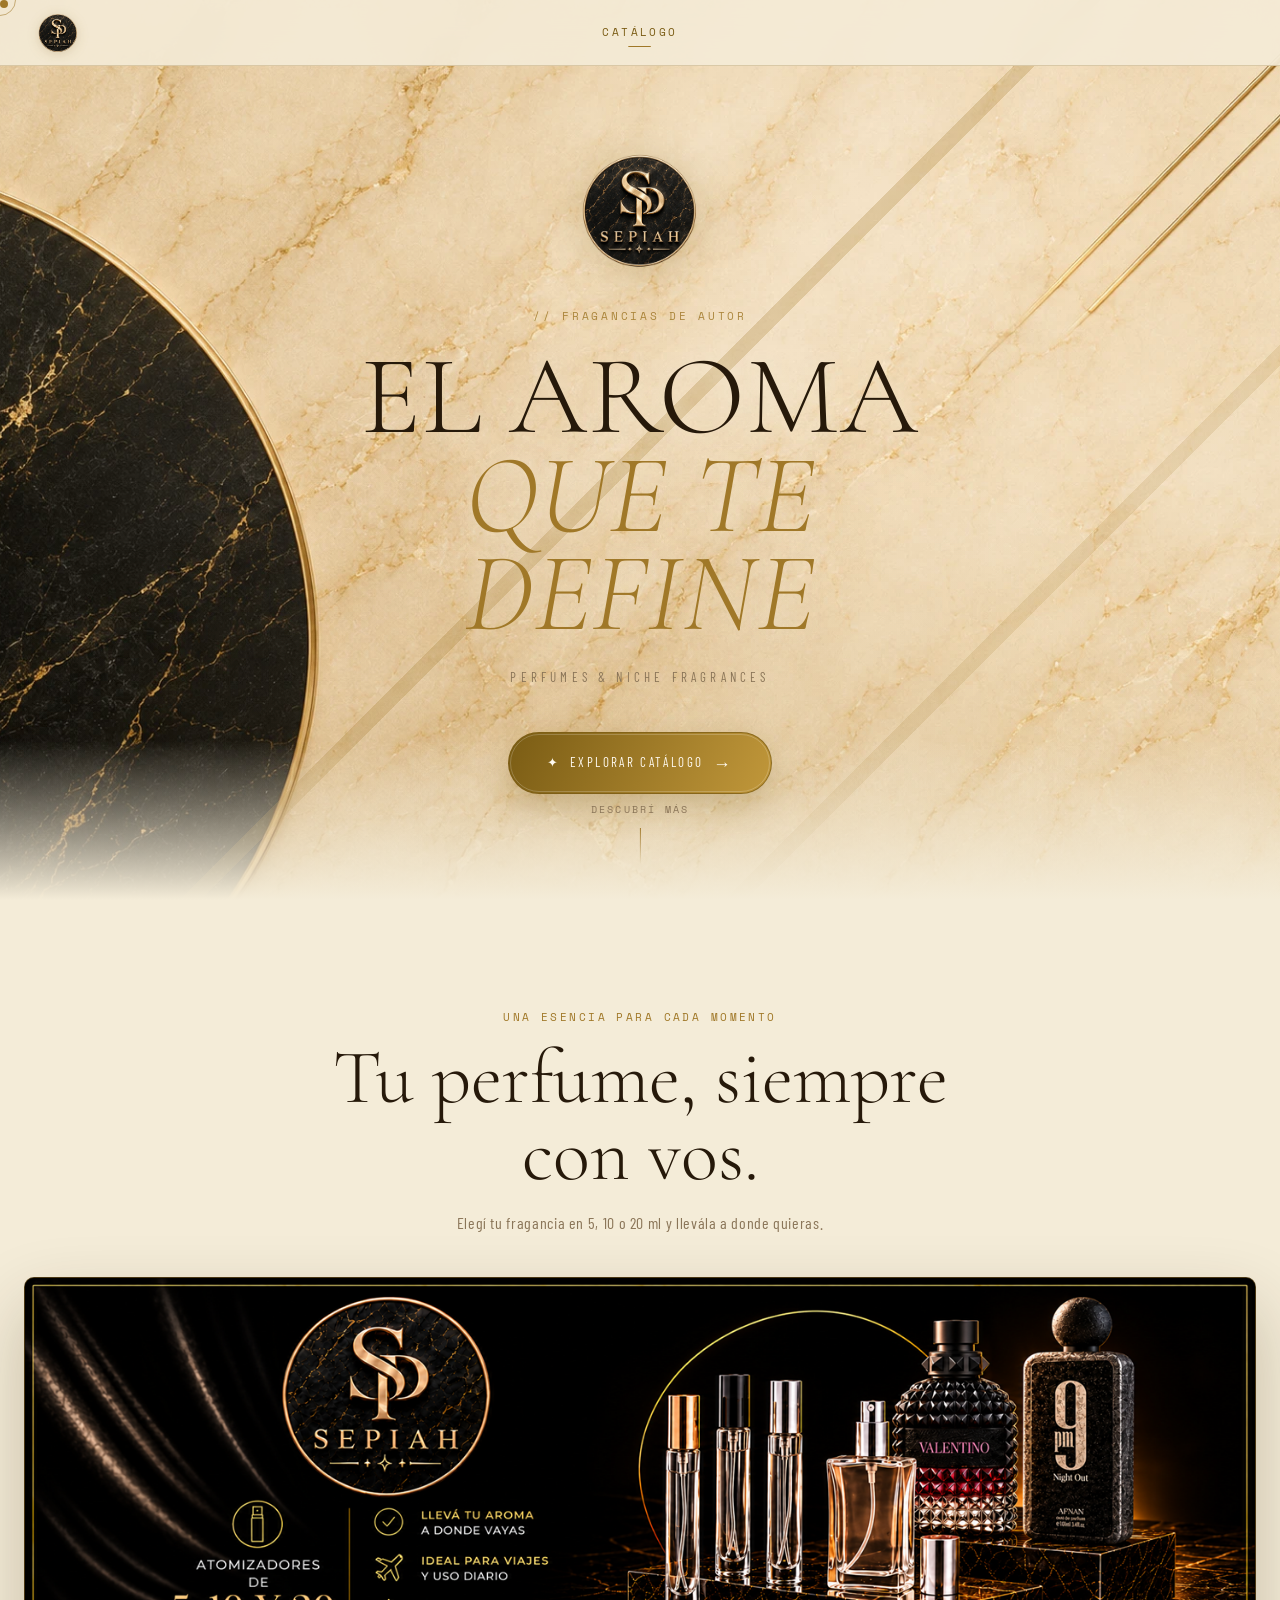
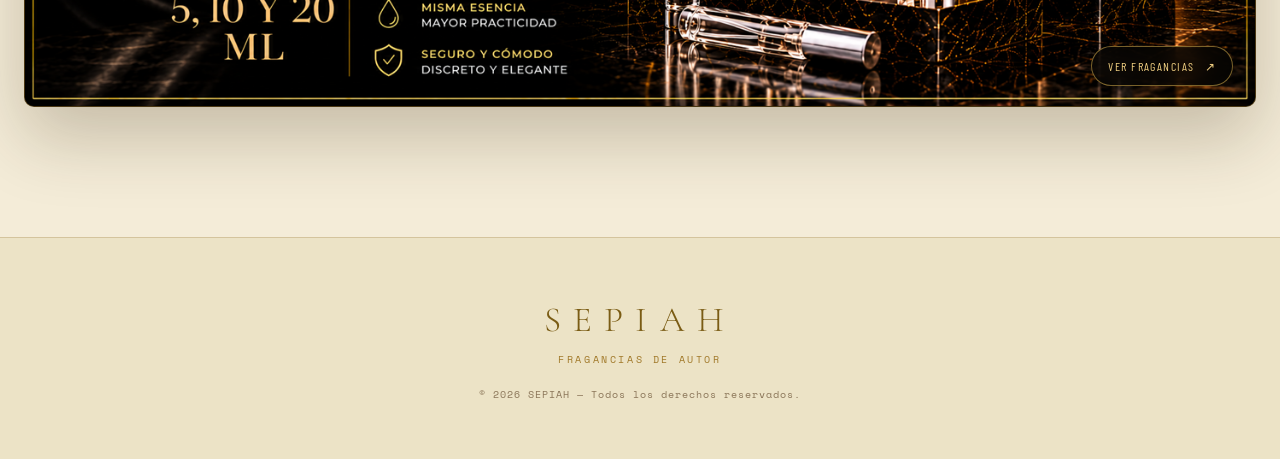
==== commit 61cdc267: "fix: make catalog transition reliable on mobile" ====
--- a/index.html
+++ b/index.html
@@ -6,6 +6,7 @@
   <meta name="description" content="SEPIAH — Fragancias de autor y decants seleccionados.">
   <title>SEPIAH — Fragancias</title>
   <link rel="icon" type="image/webp" href="img/brand/sepiah-logo.webp">
+  <link rel="preload" as="image" href="img/brand/sepiah-transition-logo.png">
   <link href="https://fonts.googleapis.com/css2?family=Cormorant+Garamond:ital,wght@0,300;0,400;0,600;1,300;1,400&family=Barlow+Condensed:wght@300;400;600;700&family=Space+Mono:wght@400;700&display=swap" rel="stylesheet">
   <link rel="stylesheet" href="styles.css">
 </head>
@@ -14,7 +15,7 @@
   <div class="cursor-ring" id="cursorRing"></div>
 
   <div class="page-transition" id="pageTransition" aria-hidden="true">
-    <img src="img/brand/sepiah-logo.webp" alt="" class="transition-logo">
+    <img src="img/brand/sepiah-transition-logo.png" alt="" class="transition-logo" width="360" height="360" decoding="sync" fetchpriority="high">
     <span class="transition-line"></span>
   </div>
 
--- a/styles.css
+++ b/styles.css
@@ -1027,6 +1027,16 @@
 @keyframes lineReveal { to { width: min(320px, 60vw); } }
 @keyframes logoDepart { to { opacity: 0; transform: scale(1.08); filter: blur(8px); } }
 @keyframes transitionOut { 70% { opacity: 1; } 100% { opacity: 0; } }
+
+@keyframes logoRevealMobile {
+  0% { opacity: 0; transform: translateZ(0) scale(0.88); }
+  55% { opacity: 1; transform: translateZ(0) scale(1.02); }
+  100% { opacity: 1; transform: translateZ(0) scale(1); }
+}
+
+@keyframes logoDepartMobile {
+  to { opacity: 0; transform: translateZ(0) scale(1.06); }
+}
 
 /* ── PÁGINA CATÁLOGO ─────────────────── */
 
@@ -1186,6 +1196,25 @@
   .cursor, .cursor-ring { display: none; }
 }
 
+@media (max-width: 768px) {
+  .transition-logo {
+    width: min(210px, 52vw);
+    filter: none;
+    backface-visibility: hidden;
+    transform: translateZ(0) scale(0.88);
+    will-change: opacity, transform;
+  }
+  .page-transition.is-active .transition-logo {
+    animation: logoRevealMobile 0.9s cubic-bezier(0.22,1,0.36,1) forwards;
+  }
+  .catalog-page .page-transition .transition-logo {
+    transform: translateZ(0) scale(1);
+  }
+  .catalog-page .page-transition.is-arriving .transition-logo {
+    animation: logoDepartMobile 0.8s 0.1s ease forwards;
+  }
+}
+
 @media (prefers-reduced-motion: reduce) {
   *, *::before, *::after {
     animation-duration: 0.01ms !important;
@@ -1193,4 +1222,14 @@
     scroll-behavior: auto !important;
     transition-duration: 0.01ms !important;
   }
-}
+  .page-transition.is-active .transition-logo {
+    animation: none !important;
+    opacity: 1;
+    transform: none;
+    filter: none;
+  }
+  .catalog-page .page-transition.is-arriving {
+    animation-duration: 0.45s !important;
+    animation-delay: 0.35s !important;
+  }
+}
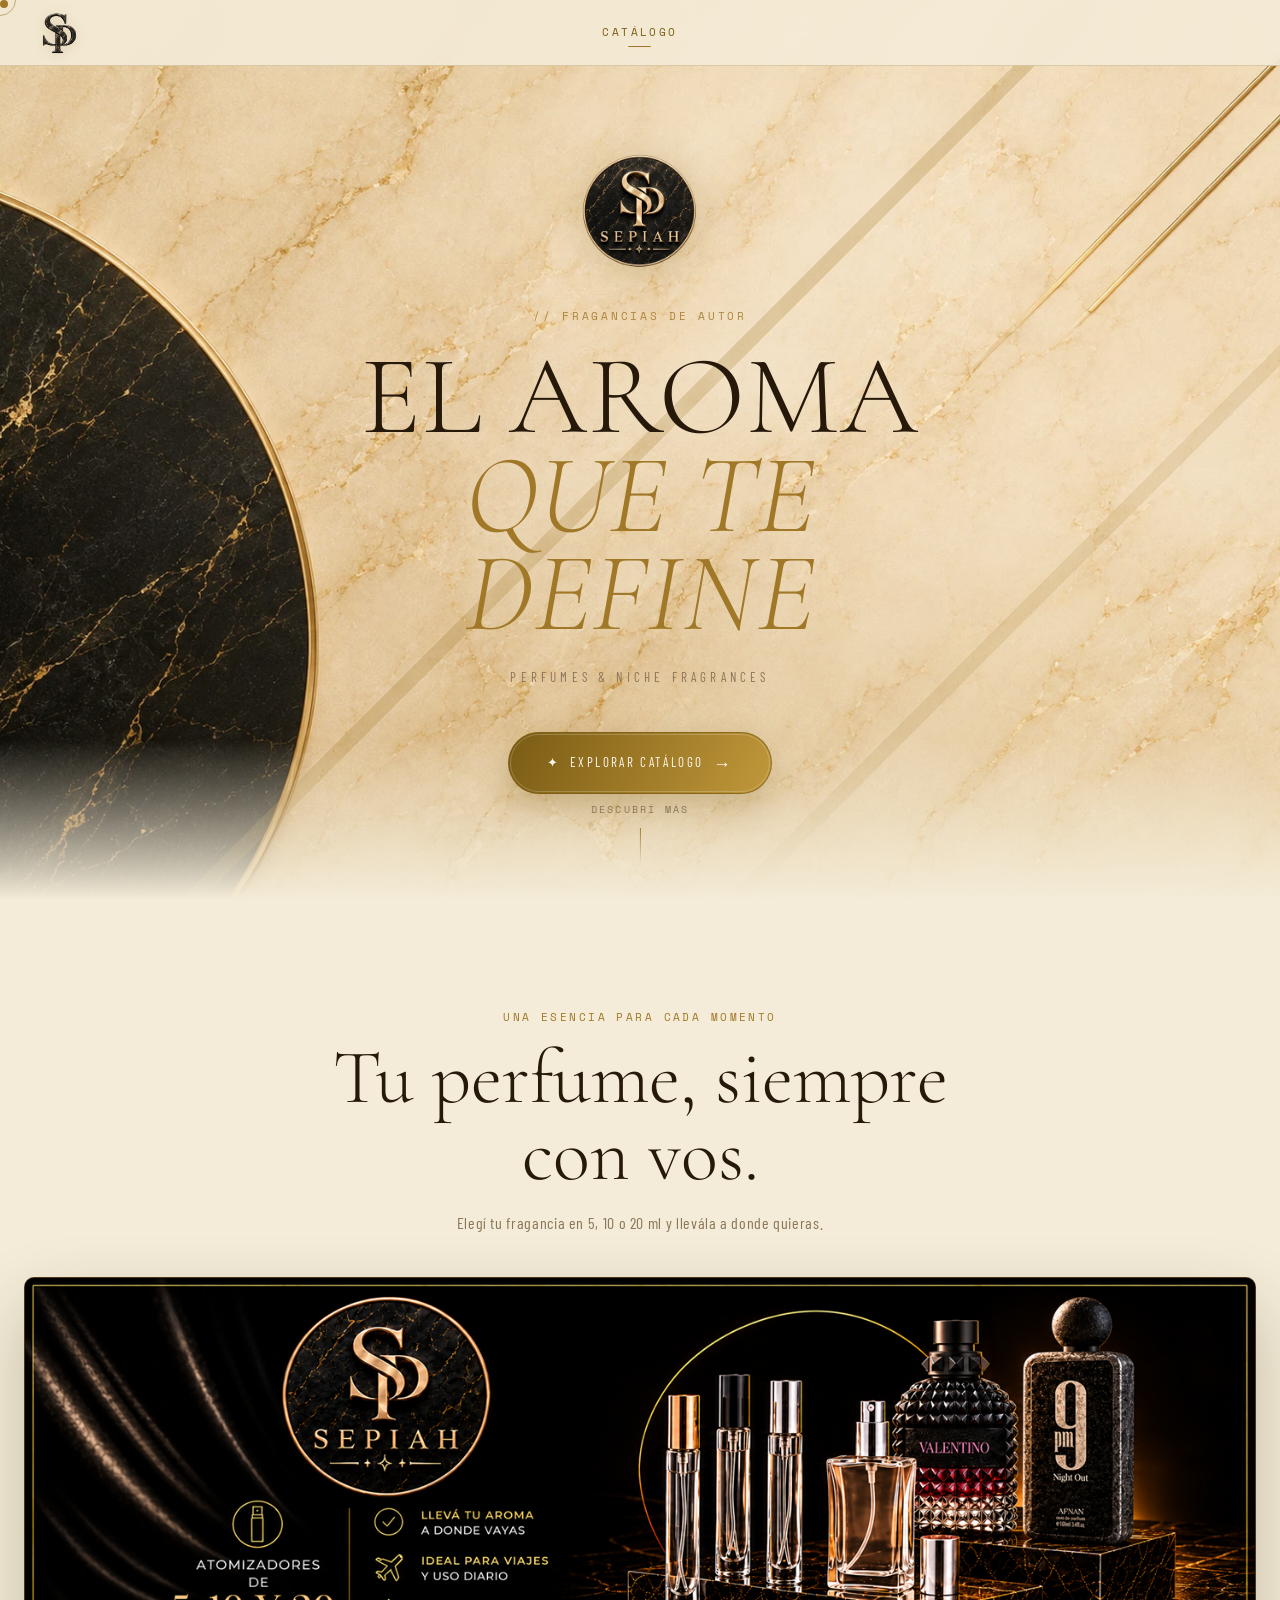
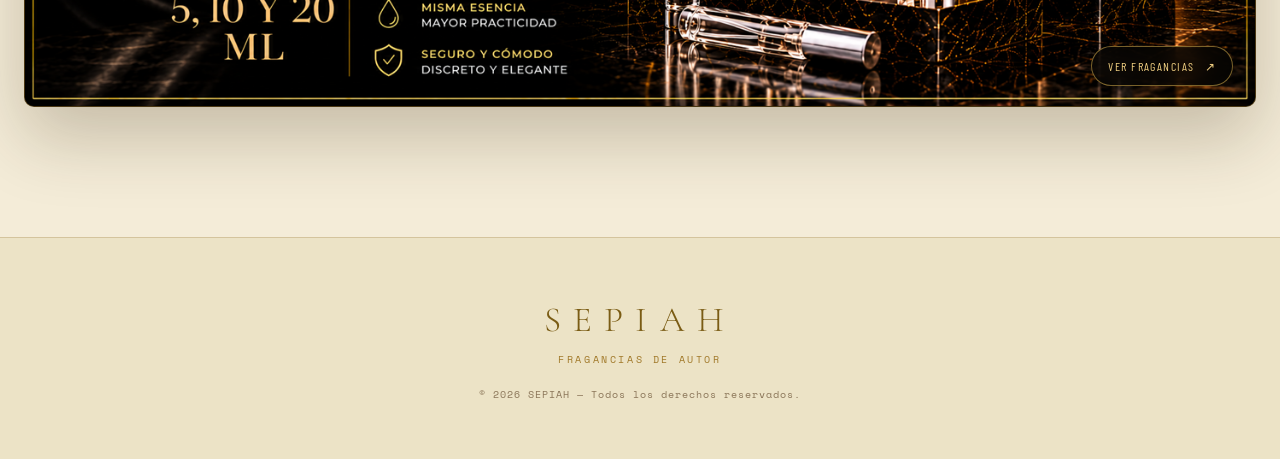
==== commit a40b46f0: "Use black marble SP logo in top navigation" ====
--- a/index.html
+++ b/index.html
@@ -21,7 +21,7 @@
 
   <nav class="site-nav home-nav" aria-label="Navegación principal">
     <a href="#hero" class="logo" aria-label="Ir al inicio">
-      <img src="img/brand/sepiah-logo.webp" alt="SEPIAH" class="logo-img">
+      <img src="monograma-sp-marmol-negro.png" alt="SEPIAH" class="logo-img" width="1280" height="1280">
     </a>
     <a href="catalogo.html" class="nav-catalog-link catalog-link">Catálogo</a>
     <span class="nav-balance" aria-hidden="true"></span>
--- a/styles.css
+++ b/styles.css
@@ -956,8 +956,10 @@
   display: grid;
   place-items: center;
   background:
-    radial-gradient(circle at center, rgba(160,120,40,0.1), transparent 38%),
-    #050403;
+    radial-gradient(circle at center, rgba(196,154,60,0.16), transparent 42%),
+    rgba(12, 9, 5, 0.58);
+  -webkit-backdrop-filter: blur(8px) saturate(0.82);
+  backdrop-filter: blur(8px) saturate(0.82);
   opacity: 0;
   visibility: hidden;
   pointer-events: none;
@@ -967,6 +969,9 @@
 .transition-logo {
   grid-area: 1 / 1;
   width: min(230px, 42vw);
+  height: auto;
+  aspect-ratio: 1 / 1;
+  object-fit: contain;
   opacity: 0;
   transform: scale(0.84);
   filter: drop-shadow(0 0 32px rgba(196,154,60,0.24));
@@ -1036,6 +1041,16 @@
 
 @keyframes logoDepartMobile {
   to { opacity: 0; transform: translateZ(0) scale(1.06); }
+}
+
+@keyframes logoFadeReduced {
+  from { opacity: 0; }
+  to { opacity: 1; }
+}
+
+@keyframes logoFadeOutReduced {
+  from { opacity: 1; }
+  to { opacity: 0; }
 }
 
 /* ── PÁGINA CATÁLOGO ─────────────────── */
@@ -1197,8 +1212,24 @@
 }
 
 @media (max-width: 768px) {
+  body {
+    background-image: url('img/brand/marble-bg-mobile.webp');
+    background-size: 100% auto;
+    background-position: center top;
+    background-attachment: scroll;
+    background-repeat: repeat-y;
+  }
+  .page-transition {
+    background:
+      radial-gradient(circle at center, rgba(196,154,60,0.14), transparent 44%),
+      rgba(12, 9, 5, 0.52);
+    -webkit-backdrop-filter: blur(6px) saturate(0.86);
+    backdrop-filter: blur(6px) saturate(0.86);
+  }
   .transition-logo {
     width: min(210px, 52vw);
+    height: auto;
+    aspect-ratio: 1 / 1;
     filter: none;
     backface-visibility: hidden;
     transform: translateZ(0) scale(0.88);
@@ -1223,13 +1254,17 @@
     transition-duration: 0.01ms !important;
   }
   .page-transition.is-active .transition-logo {
-    animation: none !important;
-    opacity: 1;
+    animation: logoFadeReduced 0.7s ease forwards !important;
     transform: none;
     filter: none;
   }
+  .catalog-page .page-transition.is-arriving .transition-logo {
+    animation: logoFadeOutReduced 0.45s 0.25s ease forwards !important;
+    transform: none;
+    filter: none;
+  }
   .catalog-page .page-transition.is-arriving {
-    animation-duration: 0.45s !important;
-    animation-delay: 0.35s !important;
-  }
-}
+    animation-duration: 0.75s !important;
+    animation-delay: 0.25s !important;
+  }
+}
